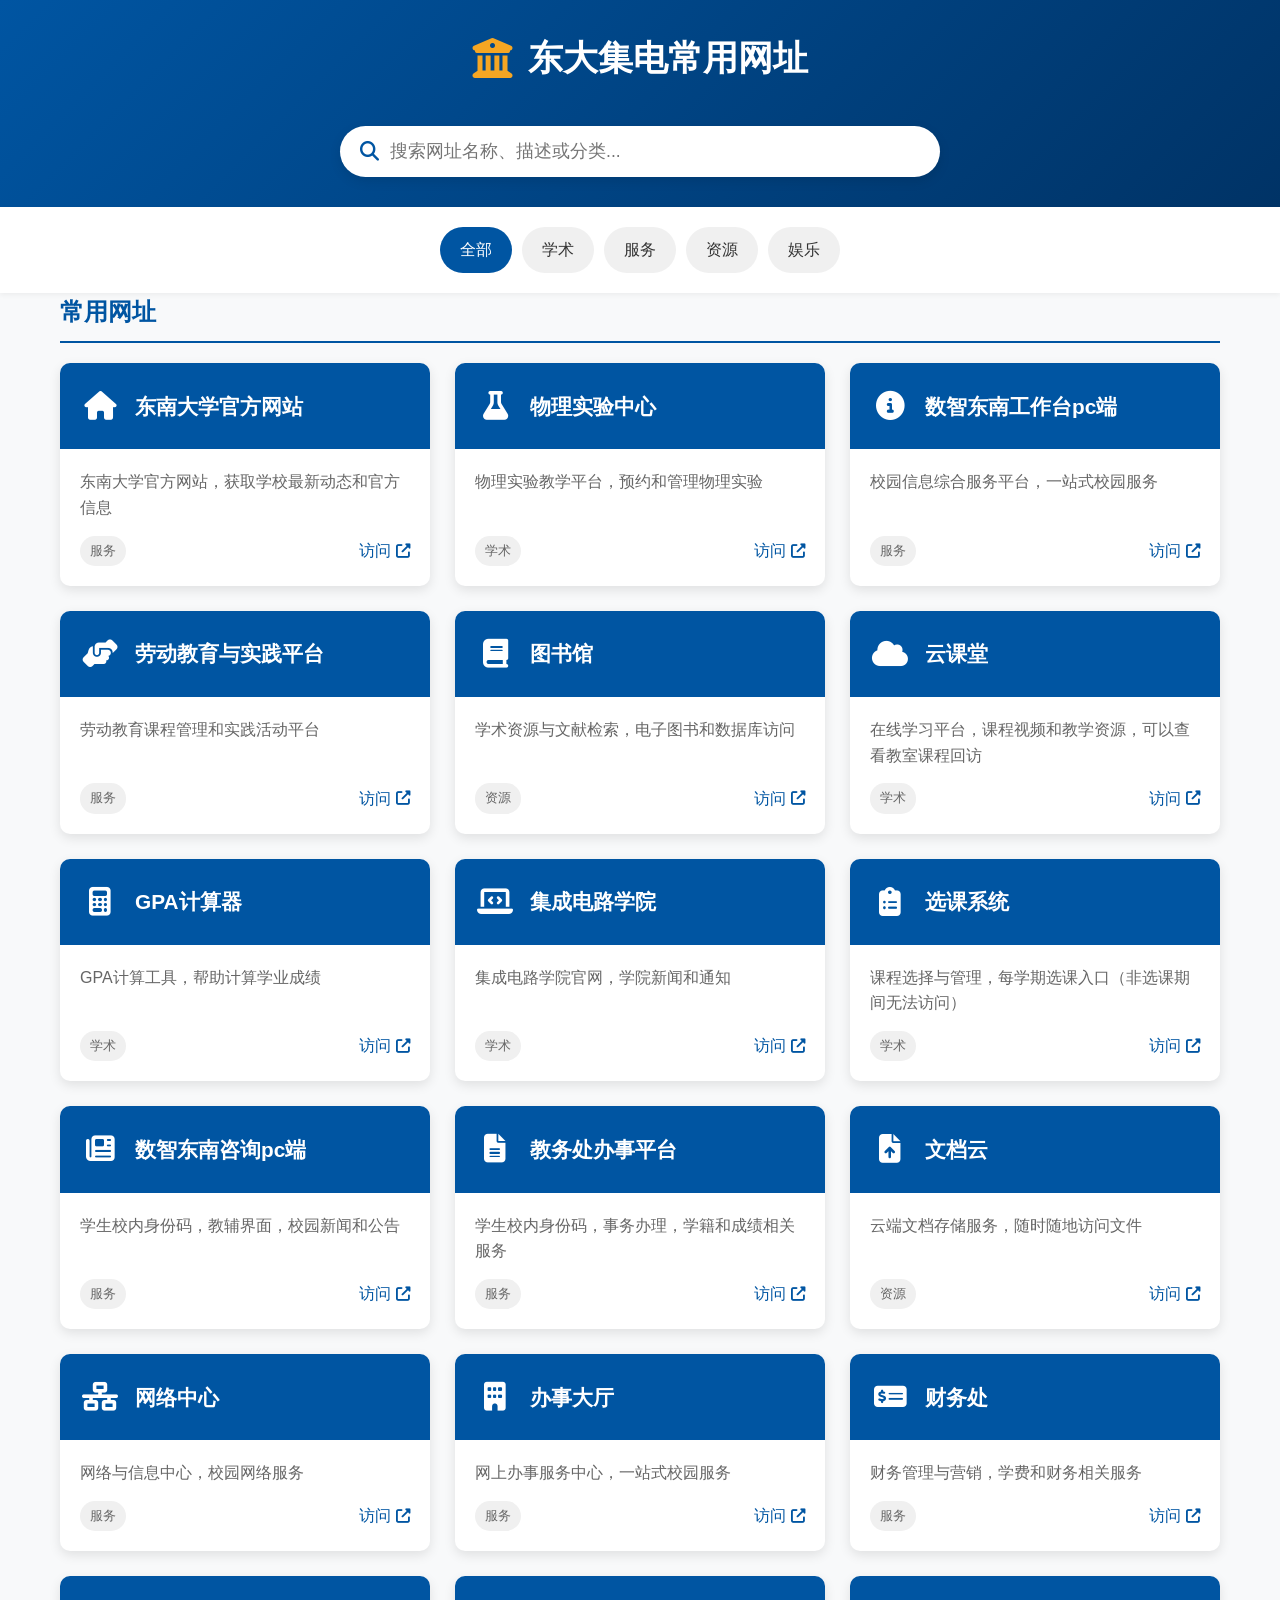
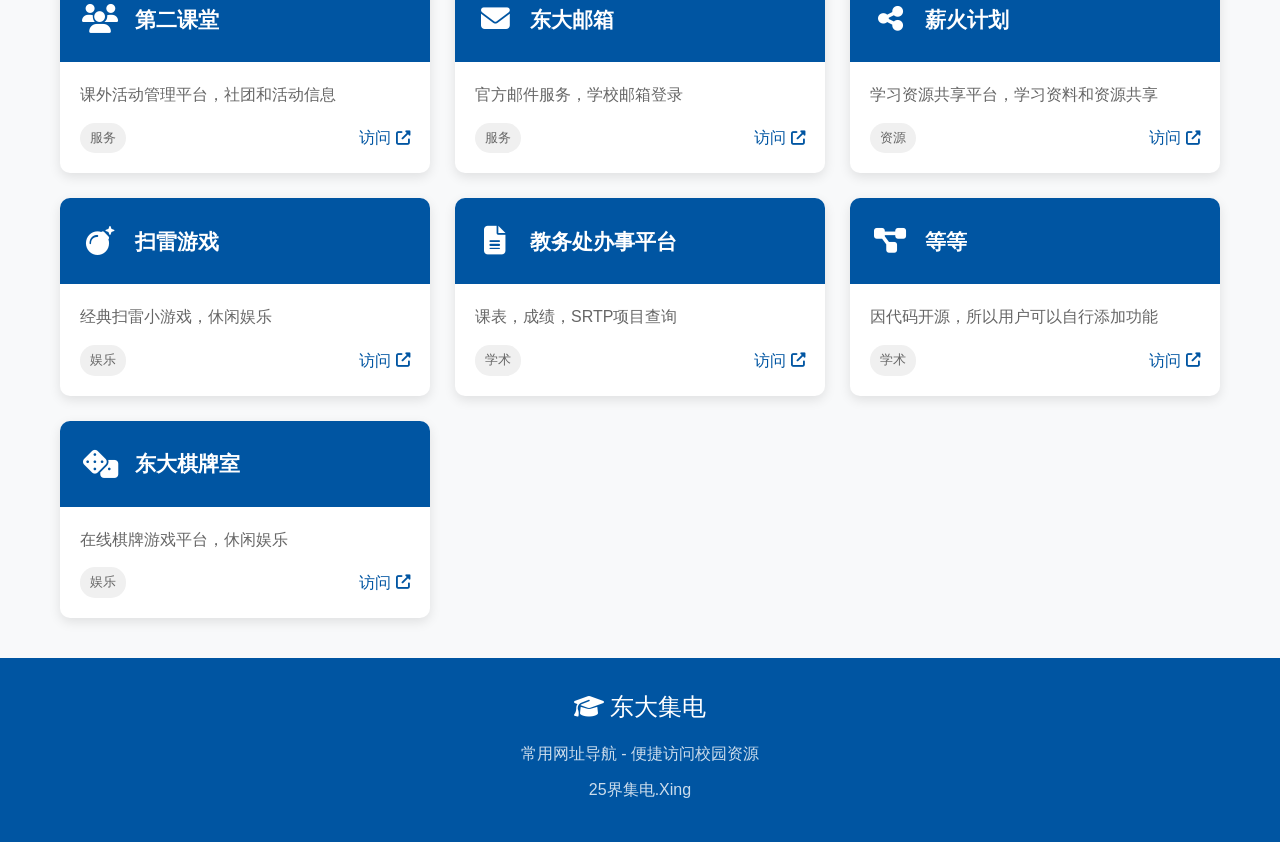
==== index.html @ a86b229e "Create index.html" ====
<!DOCTYPE html>
<html lang="zh-CN">
<head>
    <meta charset="UTF-8">
    <meta name="viewport" content="width=device-width, initial-scale=1.0">
    <title>东大集电常用网址导航</title>
    <link rel="stylesheet" href="https://cdnjs.cloudflare.com/ajax/libs/font-awesome/6.4.0/css/all.min.css">
    <style>
        * {
            margin: 0;
            padding: 0;
            box-sizing: border-box;
            font-family: 'Segoe UI', 'Microsoft YaHei', sans-serif;
        }
        
        :root {
            --primary-color: #0055a2;
            --secondary-color: #8b0000;
            --accent-color: #f5a623;
            --light-bg: #f8f9fa;
            --dark-text: #333333;
            --light-text: #ffffff;
            --card-shadow: 0 4px 12px rgba(0, 0, 0, 0.1);
            --hover-shadow: 0 8px 16px rgba(0, 0, 0, 0.15);
        }
        
        body {
            background-color: var(--light-bg);
            color: var(--dark-text);
            line-height: 1.6;
        }
        
        .container {
            max-width: 1200px;
            margin: 0 auto;
            padding: 0 20px;
        }
        
        /* 头部样式 */
        header {
            background: linear-gradient(135deg, var(--primary-color), #003366);
            color: var(--light-text);
            padding: 30px 0;
            box-shadow: 0 2px 10px rgba(0, 0, 0, 0.1);
        }
        
        .header-content {
            display: flex;
            flex-direction: column;
            align-items: center;
        }
        
        .logo {
            display: flex;
            align-items: center;
            margin-bottom: 15px;
        }
        
        .logo-icon {
            font-size: 2.5rem;
            margin-right: 15px;
            color: var(--accent-color);
        }
        
        h1 {
            font-size: 2.2rem;
            font-weight: 600;
            text-align: center;
        }
        
        .search-container {
            width: 100%;
            max-width: 600px;
            margin: 25px auto 0;
            position: relative;
        }
        
        .search-box {
            width: 100%;
            padding: 15px 20px;
            border-radius: 50px;
            border: none;
            font-size: 1.1rem;
            box-shadow: var(--card-shadow);
            outline: none;
            padding-left: 50px;
        }
        
        .search-icon {
            position: absolute;
            left: 20px;
            top: 50%;
            transform: translateY(-50%);
            color: var(--primary-color);
            font-size: 1.2rem;
        }
        
        /* 分类导航 */
        .categories {
            background-color: white;
            padding: 20px 0;
            box-shadow: 0 2px 5px rgba(0, 0, 0, 0.05);
            position: sticky;
            top: 0;
            z-index: 100;
        }
        
        .category-tabs {
            display: flex;
            justify-content: center;
            flex-wrap: wrap;
            gap: 10px;
        }
        
        .category-tab {
            padding: 10px 20px;
            border-radius: 30px;
            background-color: #f0f0f0;
            cursor: pointer;
            transition: all 0.3s ease;
            font-weight: 500;
        }
        
        .category-tab.active {
            background-color: var(--primary-color);
            color: white;
        }
        
        .category-tab:hover:not(.active) {
            background-color: #e0e0e0;
        }
        
        /* 主要内容区域 */
        main {
            padding: 40px 0;
        }
        
        .section-title {
            font-size: 1.5rem;
            margin-bottom: 20px;
            padding-bottom: 10px;
            border-bottom: 2px solid var(--primary-color);
            color: var(--primary-color);
        }
        
        .cards-grid {
            display: grid;
            grid-template-columns: repeat(auto-fill, minmax(300px, 1fr));
            gap: 25px;
            margin-bottom: 40px;
        }
        
        .card {
            background-color: white;
            border-radius: 10px;
            overflow: hidden;
            box-shadow: var(--card-shadow);
            transition: all 0.3s ease;
            cursor: pointer;
            display: flex;
            flex-direction: column;
            height: 100%;
        }
        
        .card:hover {
            transform: translateY(-5px);
            box-shadow: var(--hover-shadow);
        }
        
        .card-header {
            padding: 20px;
            background-color: var(--primary-color);
            color: white;
            display: flex;
            align-items: center;
        }
        
        .card-icon {
            font-size: 1.8rem;
            margin-right: 15px;
            width: 40px;
            text-align: center;
        }
        
        .card-title {
            font-size: 1.3rem;
            font-weight: 600;
        }
        
        .card-body {
            padding: 20px;
            flex-grow: 1;
            display: flex;
            flex-direction: column;
        }
        
        .card-description {
            margin-bottom: 15px;
            color: #666;
            flex-grow: 1;
        }
        
        .card-footer {
            display: flex;
            justify-content: space-between;
            align-items: center;
            margin-top: auto;
        }
        
        .card-category {
            background-color: #f0f0f0;
            padding: 5px 10px;
            border-radius: 15px;
            font-size: 0.8rem;
            color: #666;
        }
        
        .card-link {
            color: var(--primary-color);
            text-decoration: none;
            font-weight: 500;
            display: flex;
            align-items: center;
        }
        
        .card-link i {
            margin-left: 5px;
            font-size: 0.9rem;
        }
        
        /* 页脚样式 */
        footer {
            background-color: var(--primary-color);
            color: white;
            padding: 30px 0;
            text-align: center;
        }
        
        .footer-content {
            display: flex;
            flex-direction: column;
            align-items: center;
        }
        
        .footer-logo {
            font-size: 1.5rem;
            margin-bottom: 15px;
        }
        
        .footer-text {
            opacity: 0.8;
            margin-bottom: 10px;
        }
        
        /* 响应式设计 */
        @media (max-width: 768px) {
            h1 {
                font-size: 1.8rem;
            }
            
            .cards-grid {
                grid-template-columns: repeat(auto-fill, minmax(250px, 1fr));
                gap: 20px;
            }
            
            .category-tabs {
                justify-content: flex-start;
                overflow-x: auto;
                padding-bottom: 10px;
            }
        }
        
        @media (max-width: 480px) {
            .cards-grid {
                grid-template-columns: 1fr;
            }
            
            h1 {
                font-size: 1.5rem;
            }
        }
    </style>
</head>
<body>
    <!-- 头部区域 -->
    <header>
        <div class="container">
            <div class="header-content">
                <div class="logo">
                    <i class="fas fa-university logo-icon"></i>
                    <h1>东大集电常用网址</h1>
                </div>
                <div class="search-container">
                    <input type="text" class="search-box" placeholder="搜索网址名称、描述或分类...">
                    <i class="fas fa-search search-icon"></i>
                </div>
            </div>
        </div>
    </header>
    
    <!-- 分类导航 -->
    <section class="categories">
        <div class="container">
            <div class="category-tabs">
                <div class="category-tab active" data-category="all">全部</div>
                <div class="category-tab" data-category="academic">学术</div>
                <div class="category-tab" data-category="service">服务</div>
                <div class="category-tab" data-category="resource">资源</div>
                <div class="category-tab" data-category="entertainment">娱乐</div>
            </div>
        </div>
    </section>
    
    <!-- 主要内容区域 -->
    <main class="container">
        <section class="website-section">
            <h2 class="section-title">常用网址</h2>
            <div class="cards-grid" id="cards-container">
                <!-- 卡片将通过JavaScript动态生成 -->
            </div>
        </section>
    </main>
    
    <!-- 页脚 -->
    <footer>
        <div class="container">
            <div class="footer-content">
                <div class="footer-logo">
                    <i class="fas fa-graduation-cap"></i> 东大集电
                </div>
                <p class="footer-text">常用网址导航 - 便捷访问校园资源</p>
                <p class="footer-text">25界集电.Xing</p>
            </div>
        </div>
    </footer>
    
    <script>
        // 网址数据
        const websites = [
            {
                id: 1,
                title: "东南大学官方网站",
                description: "东南大学官方网站，获取学校最新动态和官方信息",
                url: "https://www.seu.edu.cn",
                category: "service",
                icon: "fas fa-home"
            },
            {
                id: 2,
                title: "物理实验中心",
                description: "物理实验教学平台，预约和管理物理实验",
                url: "https://phylab.seu.edu.cn/",
                category: "academic",
                icon: "fas fa-flask"
            },
            {
                id: 3,
                title: "数智东南工作台pc端",
                description: "校园信息综合服务平台，一站式校园服务",
                url: "https://i.seu.edu.cn/default/index.html#/",
                category: "service",
                icon: "fas fa-info-circle"
            },
            {
                id: 4,
                title: "劳动教育与实践平台",
                description: "劳动教育课程管理和实践活动平台",
                url: "https://labor.seu.edu.cn/",
                category: "service",
                icon: "fas fa-hands-helping"
            },
            {
                id: 5,
                title: "图书馆",
                description: "学术资源与文献检索，电子图书和数据库访问",
                url: "http://www.lib.seu.edu.cn/",
                category: "resource",
                icon: "fas fa-book"
            },
            {
                id: 6,
                title: "云课堂",
                description: "在线学习平台，课程视频和教学资源，可以查看教室课程回访",
                url: "https://cvs.seu.edu.cn/#/unify-portal",
                category: "academic",
                icon: "fas fa-cloud"
            },
            {
                id: 7,
                title: "GPA计算器",
                description: "GPA计算工具，帮助计算学业成绩",
                url: "https://seucseweb.github.io/GPA-Calculator/",
                category: "academic",
                icon: "fas fa-calculator"
            },
            {
                id: 8,
                title: "集成电路学院",
                description: "集成电路学院官网，学院新闻和通知",
                url: "https://ic.seu.edu.cn/",
                category: "academic",
                icon: "fas fa-laptop-code"
            },
            {
                id: 9,
                title: "选课系统",
                description: "课程选择与管理，每学期选课入口（非选课期间无法访问）",
                url: "https://newxk.urp.seu.edu.cn/xsxk/profile/index.html",
                category: "academic",
                icon: "fas fa-clipboard-list"
            },
            {
                id: 10,
                title: "数智东南咨询pc端",
                description: "学生校内身份码，教辅界面，校园新闻和公告",
                url: "https://todo.seu.edu.cn/h5/pages/multipleRoles/MultipleRoles",
                category: "service",
                icon: "fas fa-newspaper"
            },
            {
                id: 11,
                title: "教务处办事平台",
                description: "学生校内身份码，事务办理，学籍和成绩相关服务",
                url: "https://jwc.seu.edu.cn/",
                category: "service",
                icon: "fas fa-file-alt"
            },
            {
                id: 12,
                title: "文档云",
                description: "云端文档存储服务，随时随地访问文件",
                url: "https://pan.seu.edu.cn/#/",
                category: "resource",
                icon: "fas fa-file-upload"
            },
            {
                id: 13,
                title: "网络中心",
                description: "网络与信息中心，校园网络服务",
                url: "https://nic.seu.edu.cn/",
                category: "service",
                icon: "fas fa-network-wired"
            },
            {
                id: 15,
                title: "办事大厅",
                description: "网上办事服务中心，一站式校园服务",
                url: "https://ehall.seu.edu.cn/new/index.html",
                category: "service",
                icon: "fas fa-building"
            },
            {
                id: 16,
                title: "财务处",
                description: "财务管理与营销，学费和财务相关服务",
                url: "https://cwc.seu.edu.cn/main.psp",
                category: "service",
                icon: "fas fa-money-check-alt"
            },
            {
                id: 17,
                title: "第二课堂",
                description: "课外活动管理平台，社团和活动信息",
                url: "https://dekt.seu.edu.cn/zhtw/?t_s=1697987944225&ticket=ST-22417274-de9JlA1krr-ZPh8M-o1RMlN0yIU-ecs-e8cb-0001#/",
                category: "service",
                icon: "fas fa-users"
            },
            {
                id: 18,
                title: "东大邮箱",
                description: "官方邮件服务，学校邮箱登录",
                url: "https://mail.seu.edu.cn/",
                category: "service",
                icon: "fas fa-envelope"
            },
            {
                id: 19,
                title: "薪火计划",
                description: "学习资源共享平台，学习资料和资源共享",
                url: "https://tommy.seu.edu.cn/filebrowser/login?redirect=%2Ffiles%2F",
                category: "resource",
                icon: "fas fa-share-alt"
            },
            {
                id: 20,
                title: "扫雷游戏",
                description: "经典扫雷小游戏，休闲娱乐",
                url: "https://seucseweb.github.io/Minesweeper/",
                category: "entertainment",
                icon: "fas fa-bomb"
            },
            // 新增的两个学术组件
            {
                id: 21,
                title: "教务处办事平台",
                description: "课表，成绩，SRTP项目查询",
                url: "https://jwc.seu.edu.cn/xspt/list.htm",
                category: "academic",
                icon: "fas fa-file-alt"
            },
            {
                id: 22,
                title: "等等",
                description: "因代码开源，所以用户可以自行添加功能",
                url: "",
                category: "academic",
                icon: "fas fa-project-diagram"
            },
            // 新增的一个娱乐组件
            {
                id: 23,
                title: "东大棋牌室",
                description: "在线棋牌游戏平台，休闲娱乐",
                url: "https://example.com/card-games",
                category: "entertainment",
                icon: "fas fa-dice"
            }
        ];
        
        // 分类映射
        const categoryMap = {
            "academic": "学术",
            "service": "服务",
            "resource": "资源",
            "entertainment": "娱乐"
        };
        
        // 初始化页面
        document.addEventListener('DOMContentLoaded', function() {
            const cardsContainer = document.getElementById('cards-container');
            const categoryTabs = document.querySelectorAll('.category-tab');
            const searchBox = document.querySelector('.search-box');
            
            // 渲染卡片
            function renderCards(filteredWebsites = websites) {
                cardsContainer.innerHTML = '';
                
                filteredWebsites.forEach(website => {
                    const card = document.createElement('div');
                    card.className = 'card';
                    card.innerHTML = `
                        <div class="card-header">
                            <div class="card-icon">
                                <i class="${website.icon}"></i>
                            </div>
                            <div class="card-title">${website.title}</div>
                        </div>
                        <div class="card-body">
                            <p class="card-description">${website.description}</p>
                            <div class="card-footer">
                                <span class="card-category">${categoryMap[website.category]}</span>
                                <a href="${website.url}" class="card-link" target="_blank">
                                    访问 <i class="fas fa-external-link-alt"></i>
                                </a>
                            </div>
                        </div>
                    `;
                    cardsContainer.appendChild(card);
                });
            }
            
            // 初始渲染
            renderCards();
            
            // 分类筛选功能
            categoryTabs.forEach(tab => {
                tab.addEventListener('click', function() {
                    // 更新活动标签
                    categoryTabs.forEach(t => t.classList.remove('active'));
                    this.classList.add('active');
                    
                    const category = this.getAttribute('data-category');
                    
                    if (category === 'all') {
                        renderCards();
                    } else {
                        const filtered = websites.filter(website => website.category === category);
                        renderCards(filtered);
                    }
                });
            });
            
            // 搜索功能
            searchBox.addEventListener('input', function() {
                const searchTerm = this.value.toLowerCase().trim();
                
                if (searchTerm === '') {
                    renderCards();
                    return;
                }
                
                const filtered = websites.filter(website => {
                    return website.title.toLowerCase().includes(searchTerm) ||
                           website.description.toLowerCase().includes(searchTerm) ||
                           categoryMap[website.category].includes(searchTerm);
                });
                
                renderCards(filtered);
            });
        });
    </script>
</body>
</html>
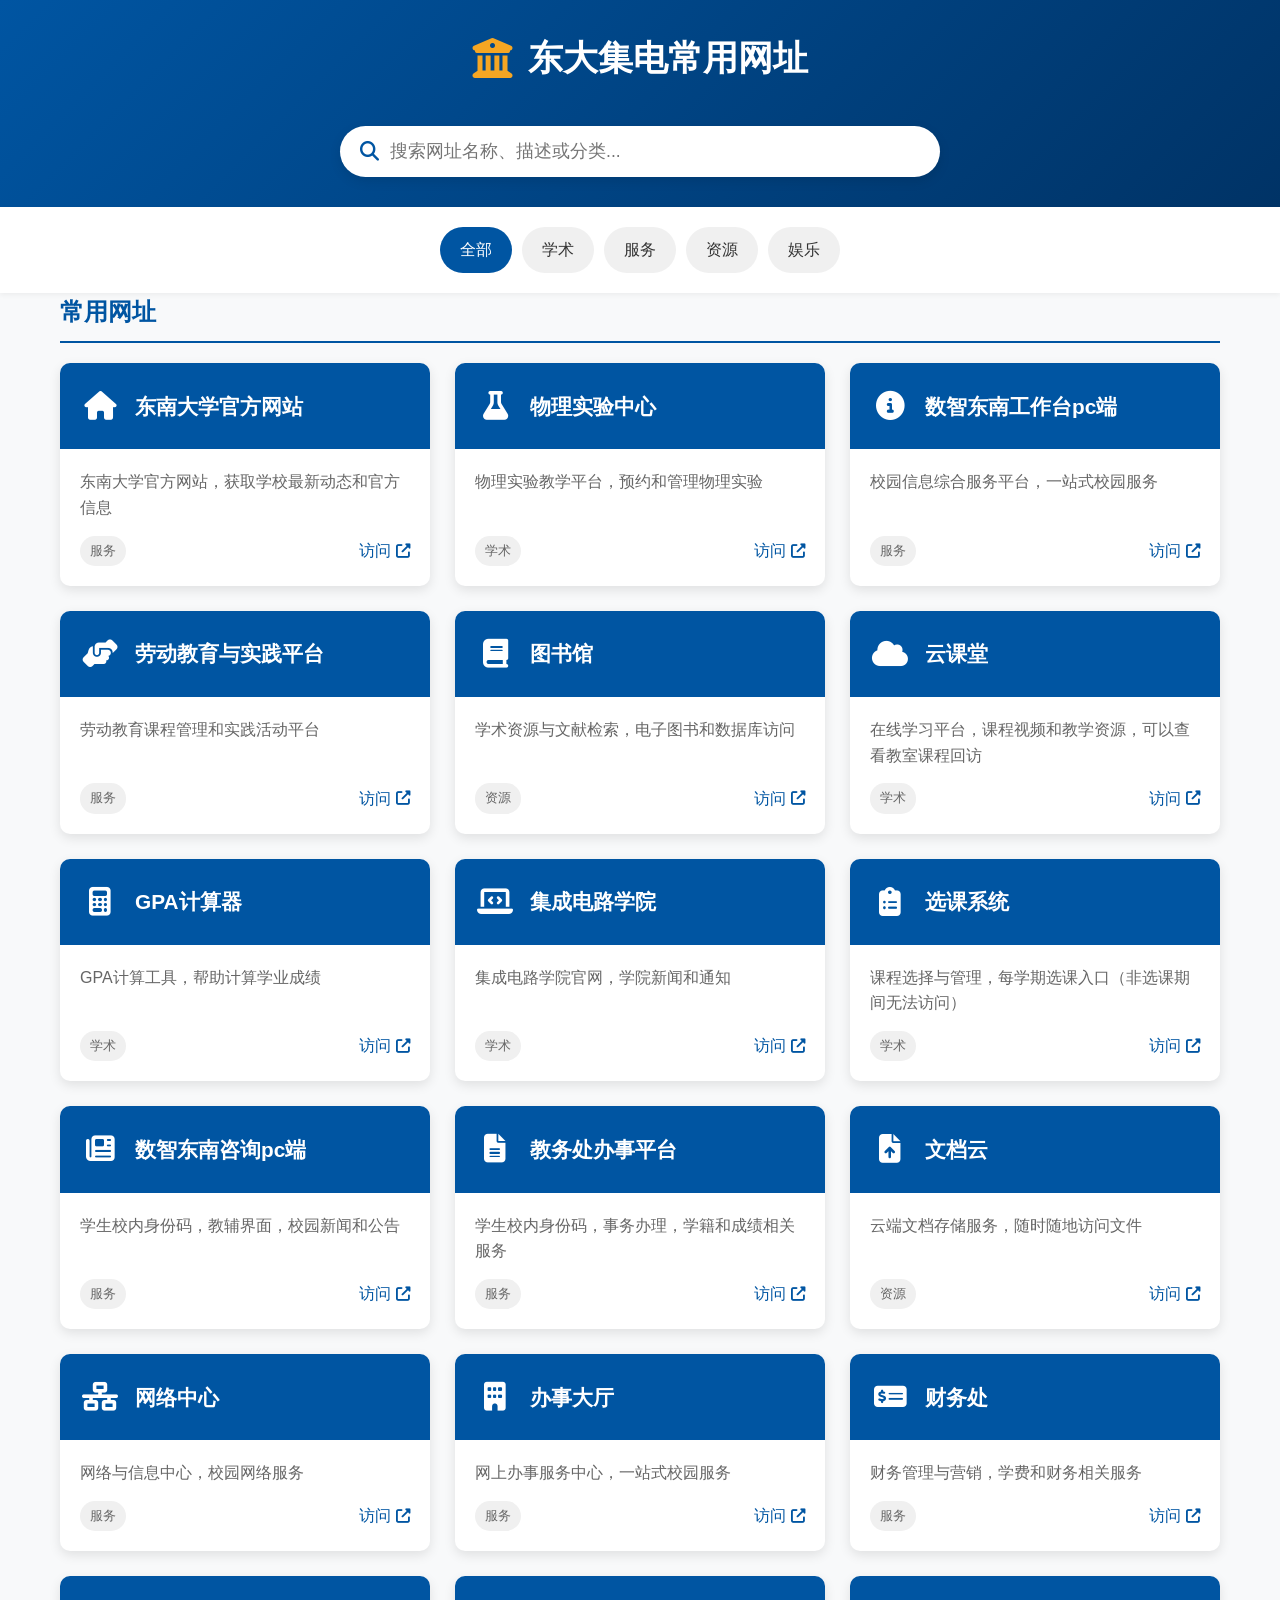
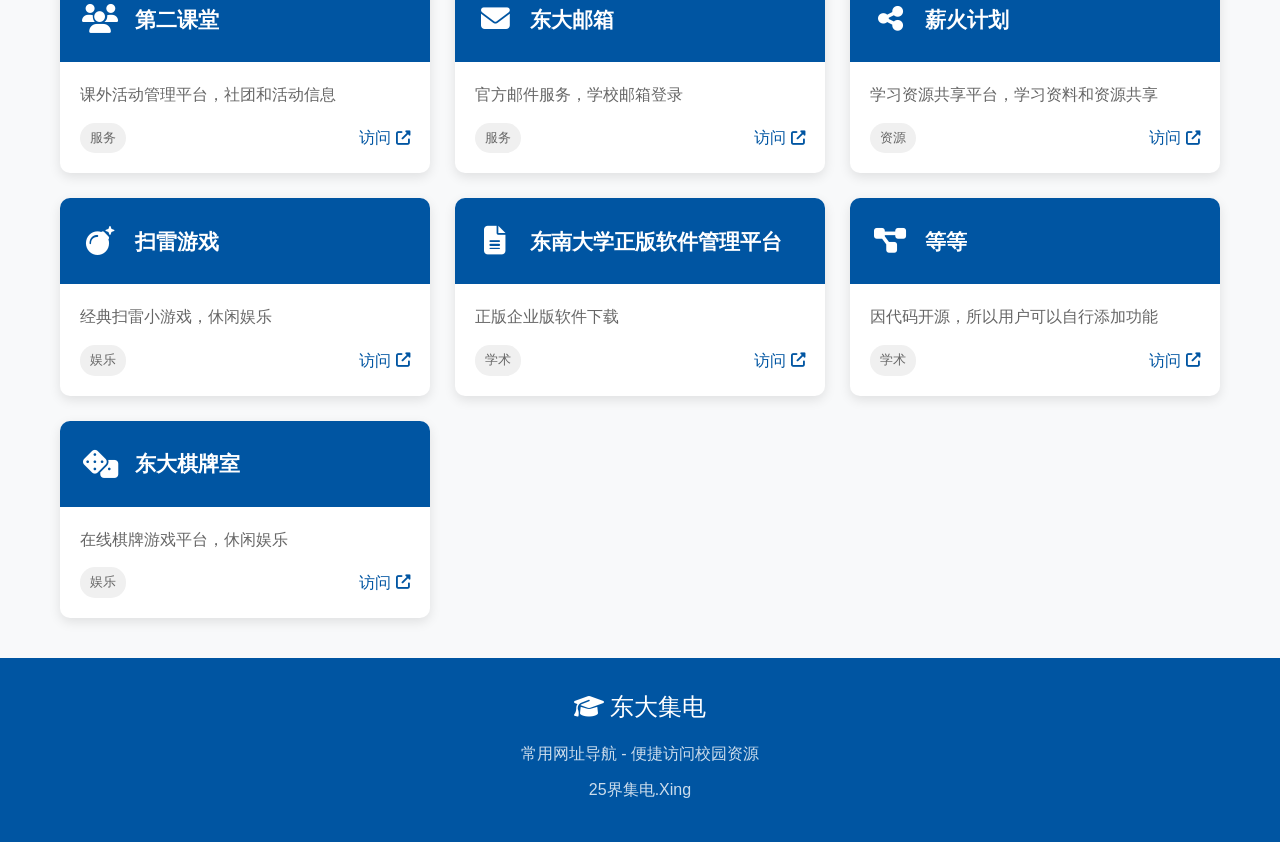
==== commit 541f602e: "Update index.html" ====
--- a/index.html
+++ b/index.html
@@ -492,9 +492,9 @@
             // 新增的两个学术组件
             {
                 id: 21,
-                title: "教务处办事平台",
-                description: "课表，成绩，SRTP项目查询",
-                url: "https://jwc.seu.edu.cn/xspt/list.htm",
+                title: "东南大学正版软件管理平台",
+                description: "正版企业版软件下载",
+                url: "https://software.seu.edu.cn/soft?categoryid=9",
                 category: "academic",
                 icon: "fas fa-file-alt"
             },
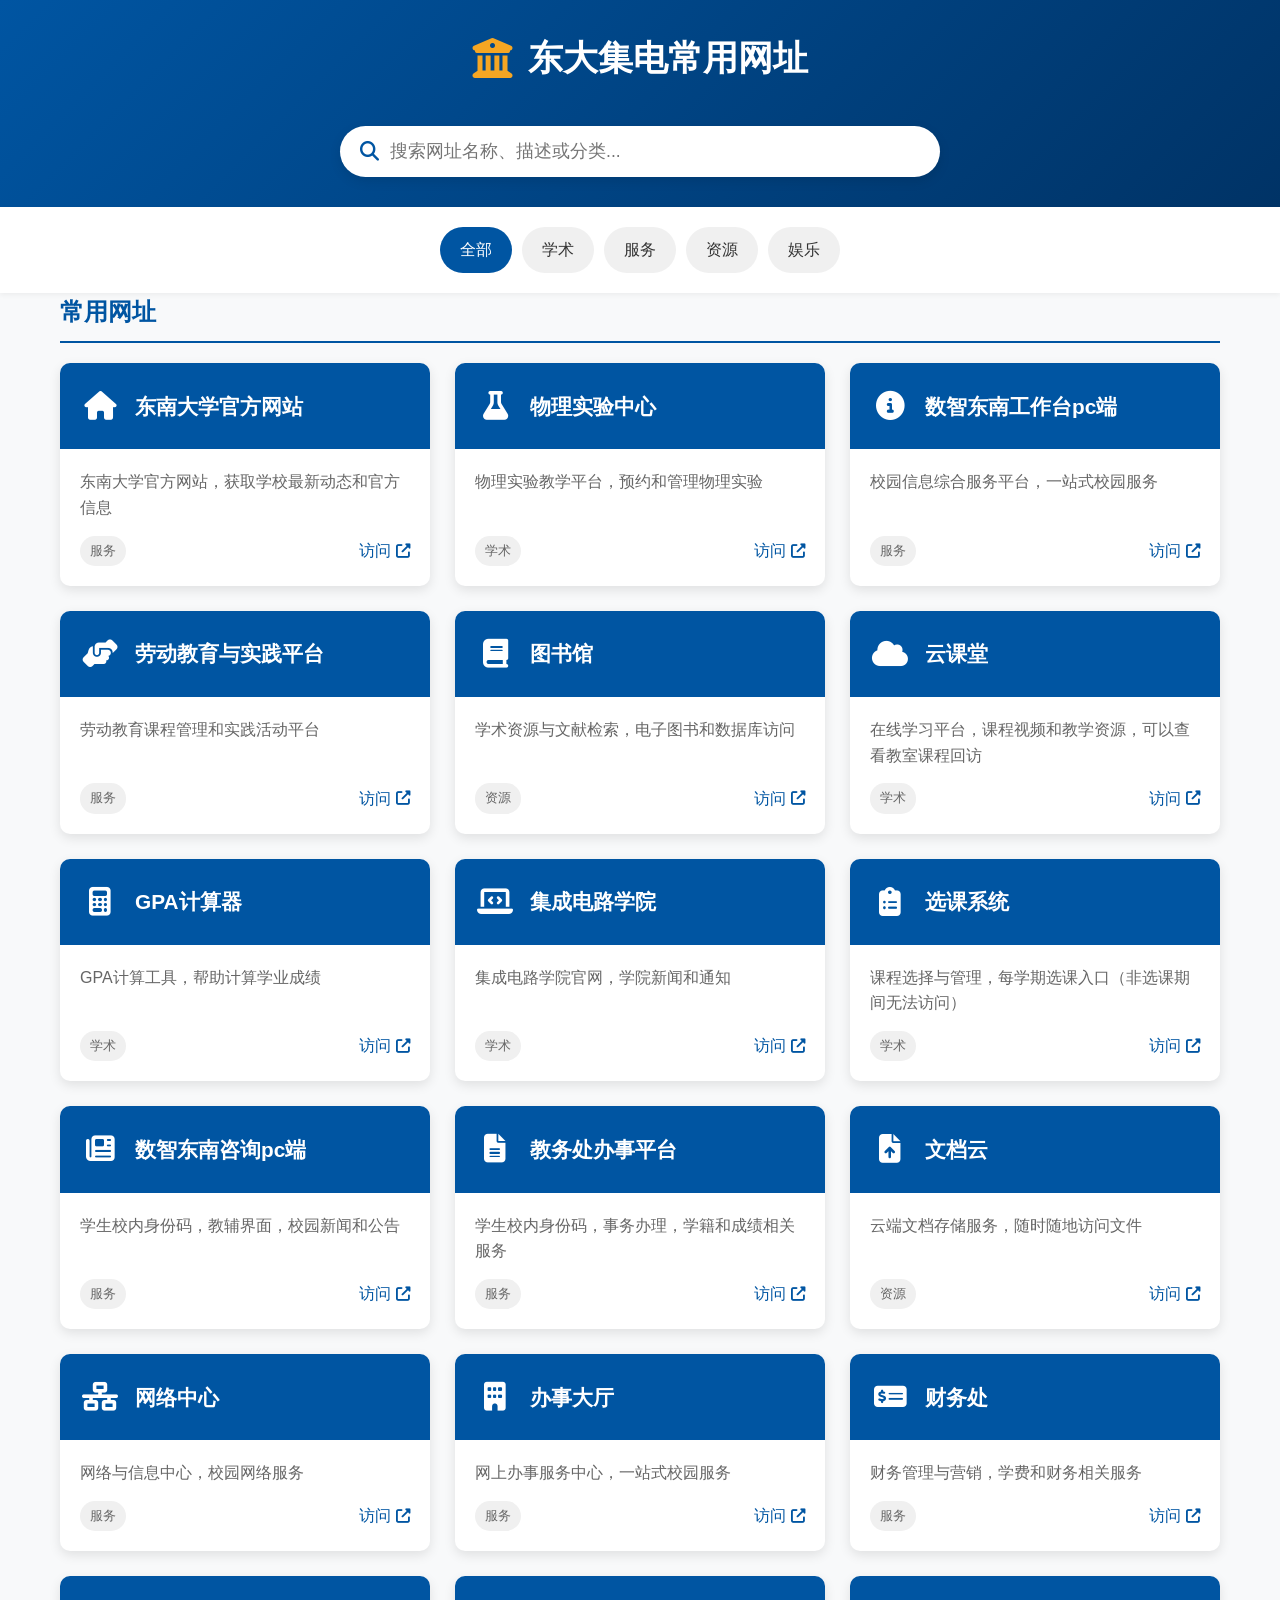
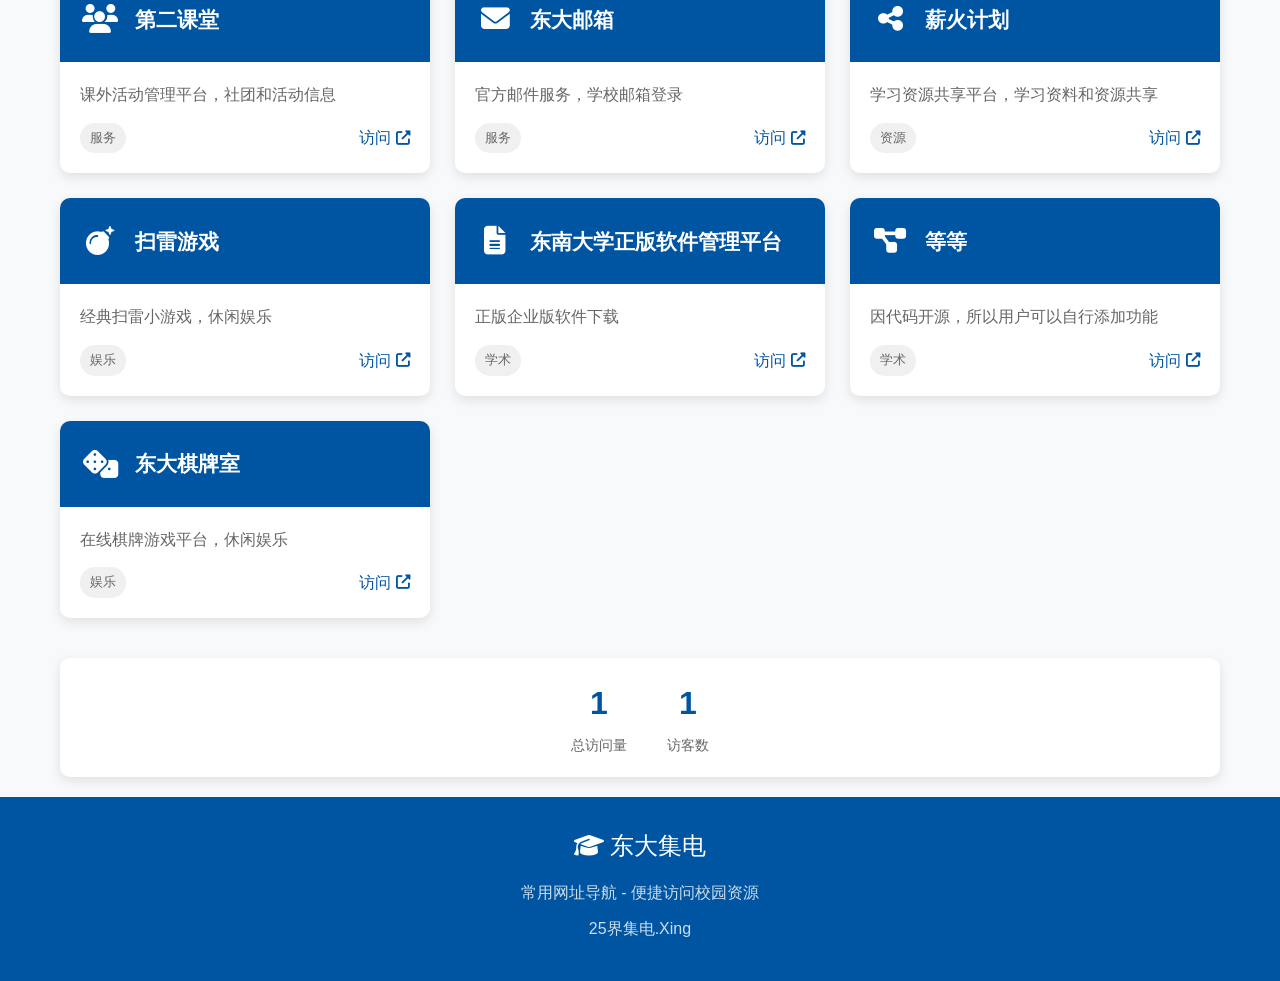
==== commit a9316446: "Update index.html" ====
--- a/index.html
+++ b/index.html
@@ -228,6 +228,41 @@
             font-size: 0.9rem;
         }
         
+        /* 访问统计样式 */
+        .visit-stats {
+            background-color: white;
+            padding: 20px;
+            margin: 20px 0;
+            border-radius: 10px;
+            box-shadow: var(--card-shadow);
+            text-align: center;
+        }
+        
+        .stats-container {
+            display: flex;
+            justify-content: center;
+            gap: 40px;
+            flex-wrap: wrap;
+        }
+        
+        .stat-item {
+            display: flex;
+            flex-direction: column;
+            align-items: center;
+        }
+        
+        .stat-value {
+            font-size: 2rem;
+            font-weight: bold;
+            color: var(--primary-color);
+        }
+        
+        .stat-label {
+            font-size: 0.9rem;
+            color: #666;
+            margin-top: 5px;
+        }
+        
         /* 页脚样式 */
         footer {
             background-color: var(--primary-color);
@@ -267,6 +302,14 @@
                 justify-content: flex-start;
                 overflow-x: auto;
                 padding-bottom: 10px;
+            }
+            
+            .stats-container {
+                gap: 20px;
+            }
+            
+            .stat-value {
+                font-size: 1.5rem;
             }
         }
         
@@ -319,6 +362,20 @@
                 <!-- 卡片将通过JavaScript动态生成 -->
             </div>
         </section>
+        
+        <!-- 访问统计 -->
+        <section class="visit-stats">
+            <div class="stats-container">
+                <div class="stat-item">
+                    <div class="stat-value" id="total-visits">0</div>
+                    <div class="stat-label">总访问量</div>
+                </div>
+                <div class="stat-item">
+                    <div class="stat-value" id="unique-visitors">0</div>
+                    <div class="stat-label">访客数</div>
+                </div>
+            </div>
+        </section>
     </main>
     
     <!-- 页脚 -->
@@ -335,6 +392,39 @@
     </footer>
     
     <script>
+        // 访问统计功能
+        function updateVisitStats() {
+            // 从localStorage获取统计数据
+            let stats = JSON.parse(localStorage.getItem('visitStats')) || {
+                totalVisits: 0,
+                uniqueVisitors: 0,
+                visitorIds: []
+            };
+            
+            // 生成或获取访客ID
+            let visitorId = localStorage.getItem('visitorId');
+            if (!visitorId) {
+                visitorId = 'visitor_' + Date.now() + '_' + Math.random().toString(36).substr(2, 9);
+                localStorage.setItem('visitorId', visitorId);
+                
+                // 如果是新访客，增加访客数
+                if (!stats.visitorIds.includes(visitorId)) {
+                    stats.visitorIds.push(visitorId);
+                    stats.uniqueVisitors = stats.visitorIds.length;
+                }
+            }
+            
+            // 增加总访问量
+            stats.totalVisits++;
+            
+            // 保存更新后的统计数据
+            localStorage.setItem('visitStats', JSON.stringify(stats));
+            
+            // 更新页面显示
+            document.getElementById('total-visits').textContent = stats.totalVisits.toLocaleString();
+            document.getElementById('unique-visitors').textContent = stats.uniqueVisitors.toLocaleString();
+        }
+        
         // 网址数据
         const websites = [
             {
@@ -530,6 +620,9 @@
             const cardsContainer = document.getElementById('cards-container');
             const categoryTabs = document.querySelectorAll('.category-tab');
             const searchBox = document.querySelector('.search-box');
+            
+            // 更新访问统计
+            updateVisitStats();
             
             // 渲染卡片
             function renderCards(filteredWebsites = websites) {
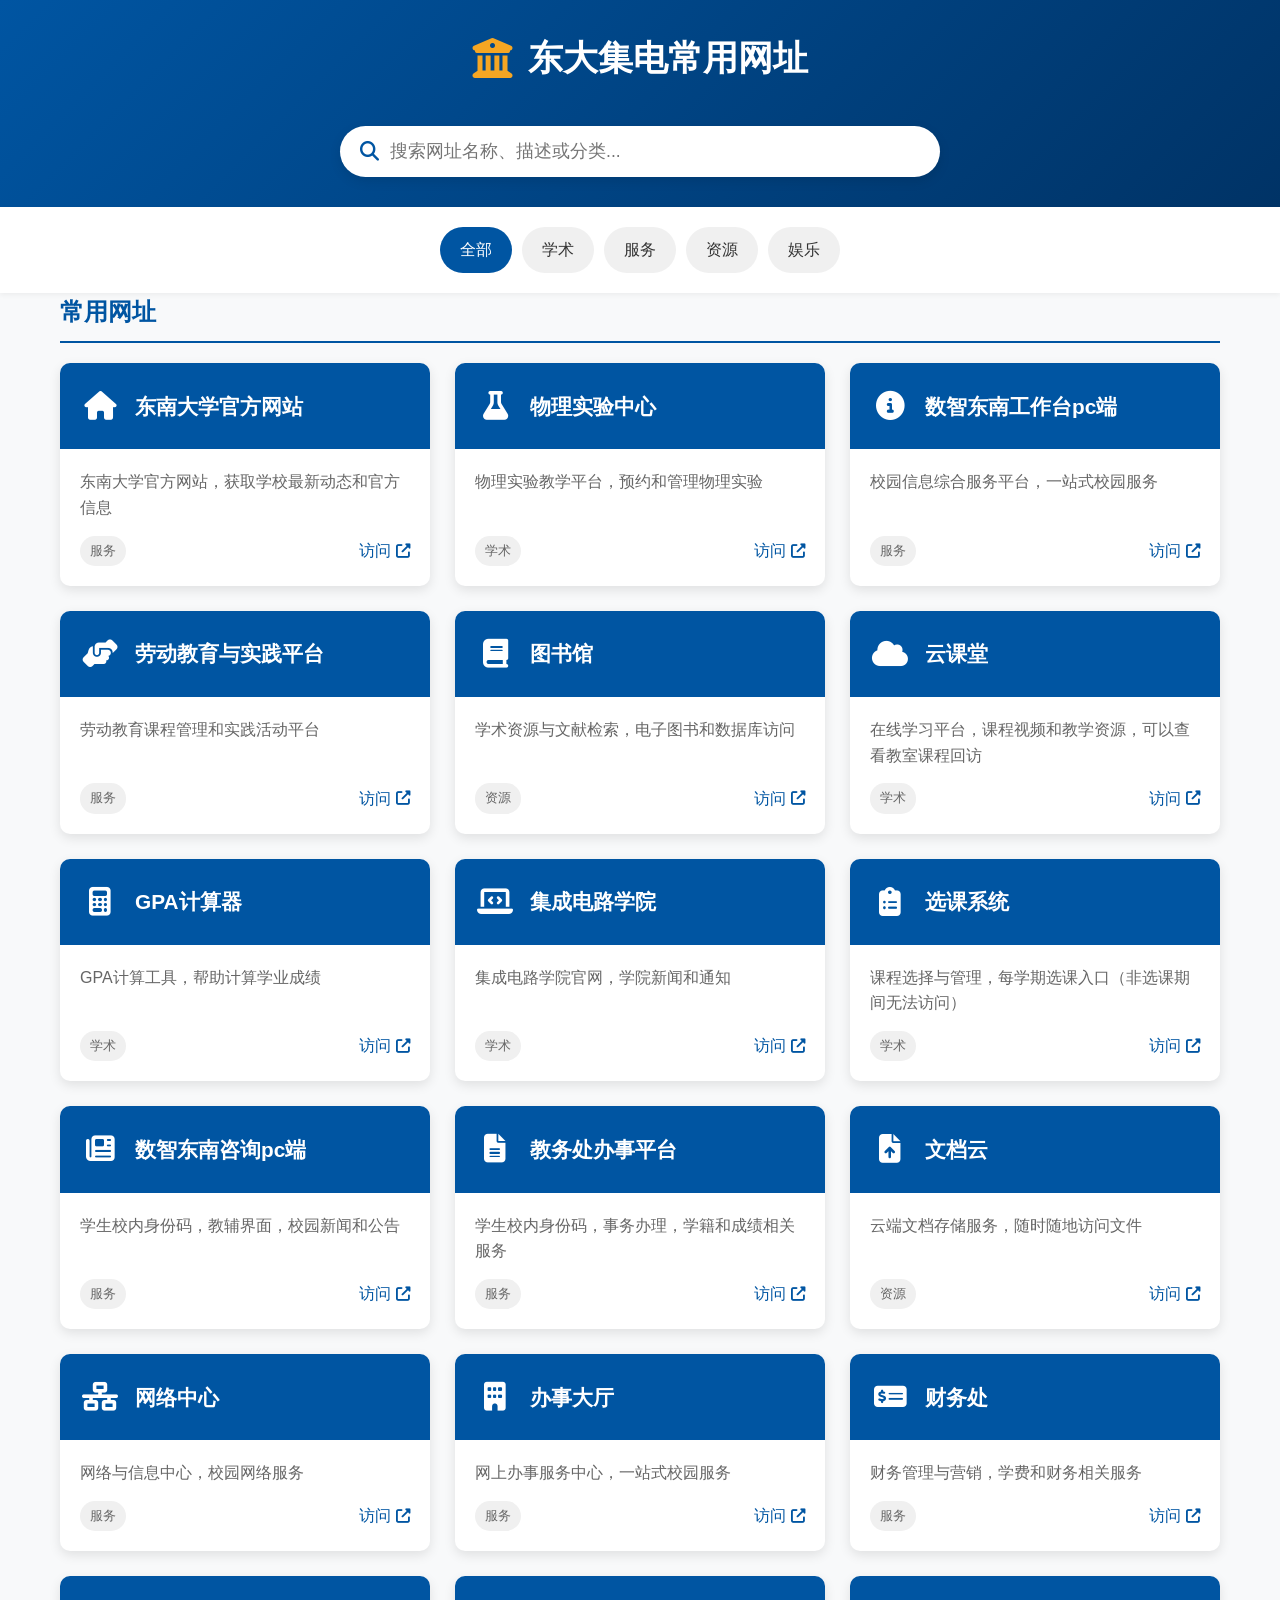
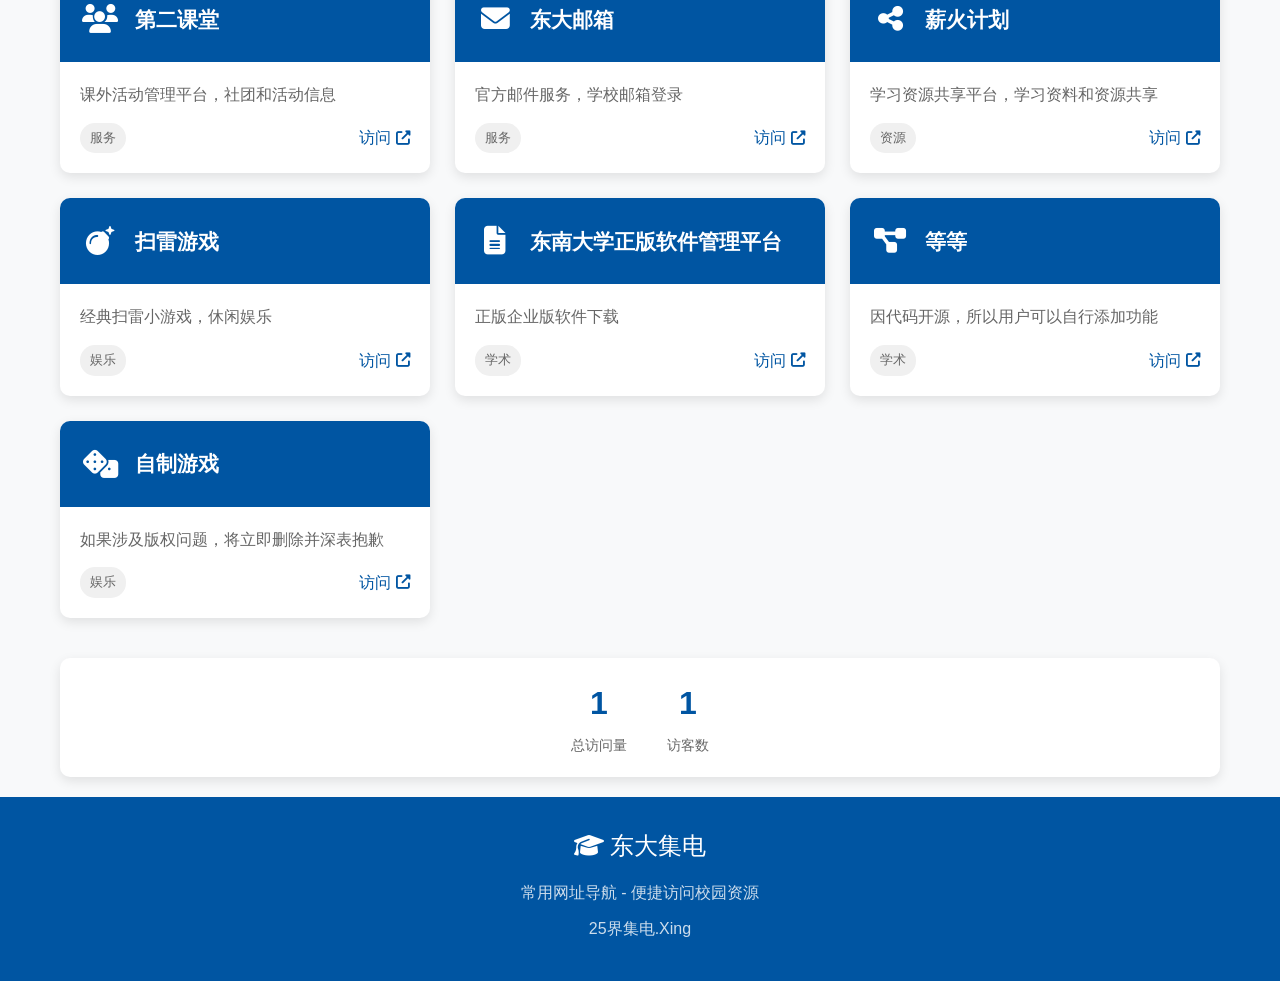
==== commit 86224a2b: "Update index.html" ====
--- a/index.html
+++ b/index.html
@@ -599,9 +599,9 @@
             // 新增的一个娱乐组件
             {
                 id: 23,
-                title: "东大棋牌室",
-                description: "在线棋牌游戏平台，休闲娱乐",
-                url: "https://example.com/card-games",
+                title: "自制游戏",
+                description: "如果涉及版权问题，将立即删除并深表抱歉",
+                url: "https://xingkaiyi.itch.io/nezha20-escapemowan",
                 category: "entertainment",
                 icon: "fas fa-dice"
             }
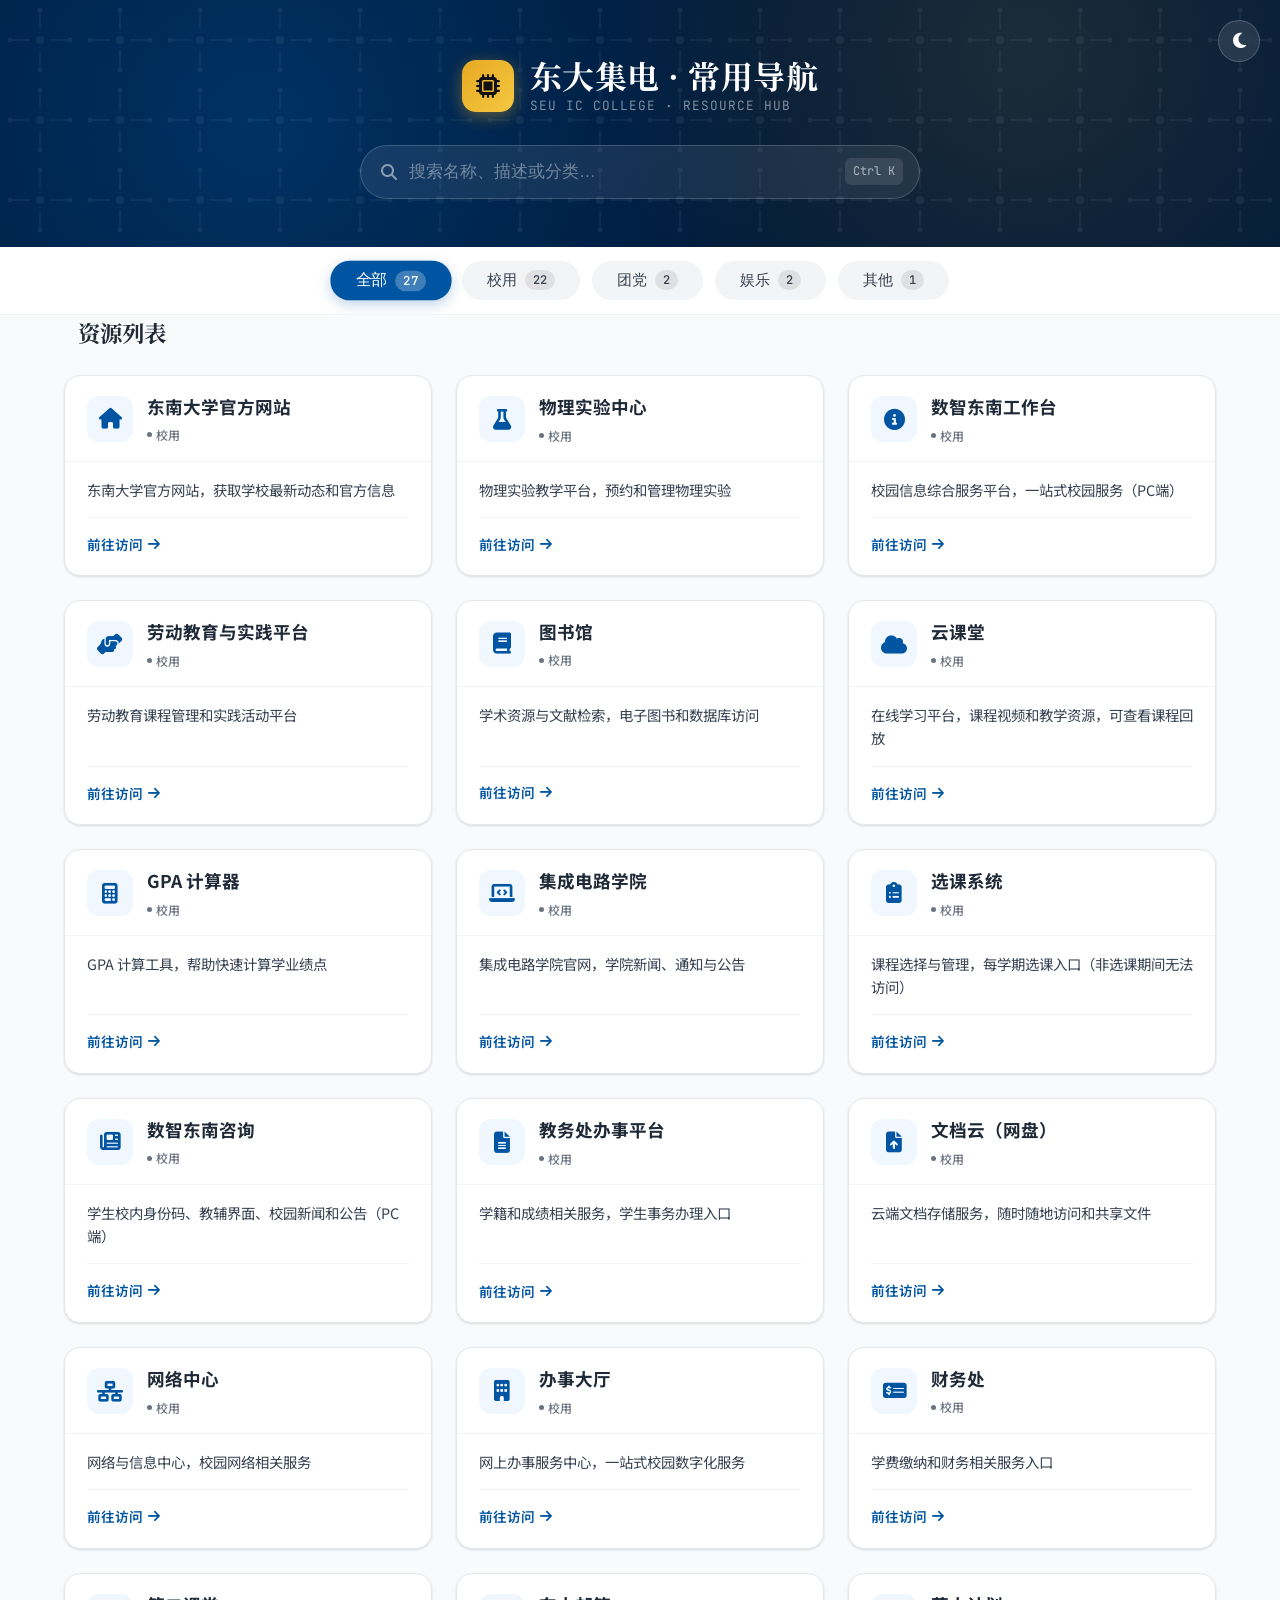
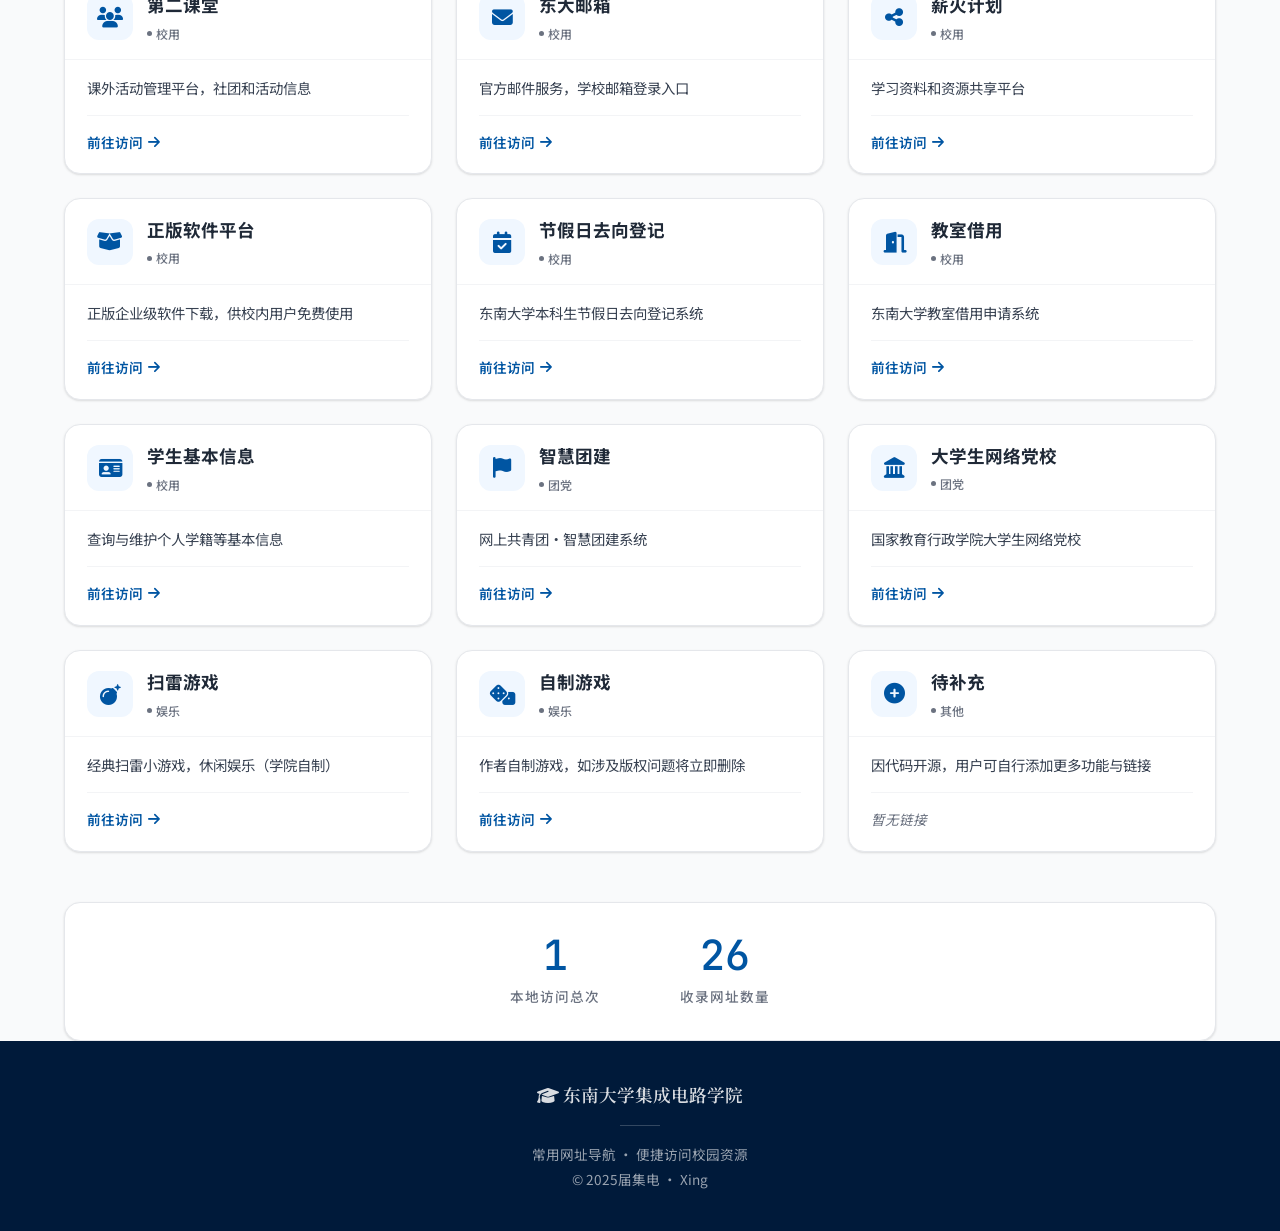
==== commit 166baba3: "Update index.html" ====
--- a/index.html
+++ b/index.html
@@ -2,695 +2,820 @@
 <html lang="zh-CN">
 <head>
     <meta charset="UTF-8">
-    <meta name="viewport" content="width=device-width, initial-scale=1.0">
-    <title>东大集电常用网址导航</title>
+    <meta name="viewport" content="width=device-width, initial-scale=1.0, maximum-scale=1.0, user-scalable=no">
+    <meta name="description" content="东南大学集成电路学院常用网址导航">
+    <meta name="theme-color" content="#001a3a">
+    <title>东大集电 · 常用导航</title>
+    <link rel="preconnect" href="https://fonts.googleapis.com">
+    <link rel="preconnect" href="https://fonts.gstatic.com" crossorigin>
+    <link href="https://fonts.googleapis.com/css2?family=Noto+Sans+SC:wght@300;400;500;700&family=Noto+Serif+SC:wght@600;700&family=JetBrains+Mono:wght@400;500&display=swap" rel="stylesheet">
     <link rel="stylesheet" href="https://cdnjs.cloudflare.com/ajax/libs/font-awesome/6.4.0/css/all.min.css">
+    
+    <script>
+        (function() {
+            const savedTheme = localStorage.getItem('seuNavTheme');
+            const prefersDark = window.matchMedia('(prefers-color-scheme: dark)').matches;
+            if (savedTheme === 'dark' || (!savedTheme && prefersDark)) {
+                document.documentElement.setAttribute('data-theme', 'dark');
+            }
+        })();
+    </script>
+
     <style>
-        * {
-            margin: 0;
-            padding: 0;
+        /* ===== Reset & 严格变量管理 ===== */
+        *, *::before, *::after {
+            margin: 0; padding: 0;
             box-sizing: border-box;
-            font-family: 'Segoe UI', 'Microsoft YaHei', sans-serif;
-        }
-        
+        }
+
         :root {
-            --primary-color: #0055a2;
-            --secondary-color: #8b0000;
-            --accent-color: #f5a623;
-            --light-bg: #f8f9fa;
-            --dark-text: #333333;
-            --light-text: #ffffff;
-            --card-shadow: 0 4px 12px rgba(0, 0, 0, 0.1);
-            --hover-shadow: 0 8px 16px rgba(0, 0, 0, 0.15);
-        }
-        
+            /* 主题色阶 (Light Mode Default) */
+            --blue-900: #001a3a;
+            --blue-800: #002856;
+            --blue-700: #003d7a;
+            --blue-600: #0055a2;
+            --blue-500: #1a6fbf;
+            --blue-100: #dceeff;
+            --blue-50:  #f0f7ff;
+
+            --gold:    #e8a922;
+            --gold-lt: #ffd166;
+            --red-alert: #d32f2f;
+
+            /* 背景与文本中性色 (Light) */
+            --bg-body: #f9fafb;
+            --bg-card: #ffffff;
+            --bg-nav: rgba(255,255,255,0.9);
+            --bg-tab: #f3f4f6;
+            --border-card: #e5e7eb;
+            --border-divider: #f3f4f6;
+            
+            --text-main: #111827;
+            --text-heading: #1f2937;
+            --text-desc: #374151;
+            --text-muted: #6b7280;
+
+            /* 阴影规范 */
+            --shadow-sm: 0 1px 3px rgba(0,0,0,.08), 0 1px 2px rgba(0,0,0,.06);
+            --shadow-md: 0 4px 16px rgba(0,0,0,.10);
+            --shadow-lg: 0 12px 32px rgba(0,0,0,.14);
+            /* 悬浮微光阴影 */
+            --shadow-glow: 0 12px 32px rgba(0, 85, 162, 0.15); 
+
+            /* 统一圆角与动画 */
+            --radius-md: 12px;
+            --radius-lg: 16px;
+            --radius-pill: 50px;
+            --speed: .3s;
+            --ease: cubic-bezier(.4,0,.2,1);
+        }
+
+        /* ===== Dark Mode 重写 ===== */
+        [data-theme="dark"] {
+            --blue-600: #3d8fd6; /* 暗模式下调亮主色以增加对比度 */
+            --blue-50:  #1e3a5f;
+            
+            --bg-body: #0f172a;
+            --bg-card: #1e293b;
+            --bg-nav: rgba(15, 23, 42, 0.9);
+            --bg-tab: #334155;
+            --border-card: #334155;
+            --border-divider: #334155;
+            
+            --text-main: #f8fafc;
+            --text-heading: #f1f5f9;
+            --text-desc: #cbd5e1;
+            --text-muted: #94a3b8;
+
+            --shadow-sm: 0 4px 6px -1px rgba(0, 0, 0, 0.5);
+            --shadow-lg: 0 10px 25px -3px rgba(0, 0, 0, 0.8);
+            --shadow-glow: 0 12px 32px rgba(61, 143, 214, 0.2); /* 暗黑模式悬浮微光 */
+        }
+
+        html { scroll-behavior: smooth; }
+
         body {
-            background-color: var(--light-bg);
-            color: var(--dark-text);
+            font-family: 'Noto Sans SC', -apple-system, sans-serif;
+            background: var(--bg-body);
+            color: var(--text-main);
             line-height: 1.6;
-        }
-        
-        .container {
-            max-width: 1200px;
-            margin: 0 auto;
-            padding: 0 20px;
-        }
-        
-        /* 头部样式 */
+            -webkit-font-smoothing: antialiased;
+            overflow-x: hidden;
+            transition: background var(--speed) var(--ease), color var(--speed) var(--ease);
+        }
+
+        .container { max-width: 1200px; margin: 0 auto; padding: 0 24px; }
+
+        /* ===== 优化的定制滚动条 ===== */
+        ::-webkit-scrollbar { width: 8px; height: 8px; }
+        ::-webkit-scrollbar-track { background: transparent; }
+        ::-webkit-scrollbar-thumb { background: var(--gray-400); border-radius: 4px; }
+        ::-webkit-scrollbar-thumb:hover { background: var(--gray-700); }
+        [data-theme="dark"] ::-webkit-scrollbar-thumb { background: var(--gray-700); }
+        [data-theme="dark"] ::-webkit-scrollbar-thumb:hover { background: var(--gray-400); }
+
+        /* 全局焦点无障碍轮廓 (A11y) */
+        :focus:not(:focus-visible) { outline: none; }
+        :focus-visible {
+            outline: 2px solid var(--gold);
+            outline-offset: 2px;
+            border-radius: 4px;
+        }
+
+        /* ===== 顶部阅读进度条 ===== */
+        #progress-bar {
+            position: fixed; top: 0; left: 0; height: 3px;
+            background: linear-gradient(90deg, var(--gold), var(--blue-600));
+            width: 0%; z-index: 9999;
+            will-change: width;
+            box-shadow: 0 0 8px var(--gold-lt);
+        }
+
+        /* ===== 高级科技感 Header ===== */
         header {
-            background: linear-gradient(135deg, var(--primary-color), #003366);
-            color: var(--light-text);
-            padding: 30px 0;
-            box-shadow: 0 2px 10px rgba(0, 0, 0, 0.1);
-        }
-        
+            background: var(--blue-900);
+            color: #ffffff;
+            padding: 56px 0 48px;
+            position: relative;
+            overflow: hidden;
+        }
+
+        header::before {
+            content: ''; position: absolute; inset: 0;
+            background-image: 
+                radial-gradient(circle at 20% 50%, rgba(0,85,162,.4) 0%, transparent 50%),
+                radial-gradient(circle at 80% 20%, rgba(232,169,34,.12) 0%, transparent 40%);
+            pointer-events: none;
+        }
+
+        .circuit-bg {
+            position: absolute; inset: 0; opacity: .06;
+            background-image: url("data:image/svg+xml,%3Csvg xmlns='http://www.w3.org/2000/svg' width='80' height='80'%3E%3Cpath d='M10 40h20M50 40h20M40 10v20M40 50v20' stroke='%23ffffff' stroke-width='1.5' fill='none'/%3E%3Ccircle cx='40' cy='40' r='4' fill='%23ffffff'/%3E%3Ccircle cx='10' cy='40' r='2.5' fill='%23ffffff'/%3E%3Ccircle cx='70' cy='40' r='2.5' fill='%23ffffff'/%3E%3Ccircle cx='40' cy='10' r='2.5' fill='%23ffffff'/%3E%3Ccircle cx='40' cy='70' r='2.5' fill='%23ffffff'/%3E%3C/svg%3E");
+            pointer-events: none;
+        }
+
+        /* 优化的主题切换按钮 */
+        .theme-toggle {
+            position: absolute; top: 20px; right: 20px;
+            background: rgba(255,255,255,0.1);
+            border: 1px solid rgba(255,255,255,0.2);
+            color: #fff; width: 42px; height: 42px;
+            border-radius: 50%; cursor: pointer;
+            display: flex; align-items: center; justify-content: center;
+            transition: all var(--speed);
+            z-index: 10; backdrop-filter: blur(4px);
+            font-size: 1.1rem;
+        }
+        .theme-toggle:hover { background: rgba(255,255,255,0.25); transform: scale(1.1); }
+        .theme-toggle i { transition: transform 0.4s ease; }
+        [data-theme="dark"] .dark-hidden { display: none; }
+        .dark-visible { display: none; }
+        [data-theme="dark"] .dark-visible { display: inline-block; }
+
         .header-content {
-            display: flex;
-            flex-direction: column;
-            align-items: center;
-        }
-        
+            position: relative; z-index: 1;
+            display: flex; flex-direction: column; align-items: center; gap: 28px;
+        }
+
         .logo {
-            display: flex;
-            align-items: center;
-            margin-bottom: 15px;
-        }
-        
-        .logo-icon {
-            font-size: 2.5rem;
-            margin-right: 15px;
-            color: var(--accent-color);
-        }
-        
-        h1 {
-            font-size: 2.2rem;
-            font-weight: 600;
-            text-align: center;
-        }
-        
-        .search-container {
-            width: 100%;
-            max-width: 600px;
-            margin: 25px auto 0;
+            display: flex; align-items: center; gap: 16px;
+            animation: fadeDown .7s var(--ease) both;
+        }
+
+        .logo-badge {
+            width: 52px; height: 52px;
+            background: linear-gradient(135deg, var(--gold), #f5c842);
+            border-radius: 14px; color: #111;
+            display: flex; align-items: center; justify-content: center;
+            font-size: 1.5rem;
+            box-shadow: 0 4px 16px rgba(232,169,34,.4);
+            flex-shrink: 0;
+        }
+
+        .logo-text h1 {
+            font-family: 'Noto Serif SC', serif;
+            font-size: 2rem; font-weight: 700;
+            letter-spacing: .5px; line-height: 1.2;
+        }
+
+        .logo-text p {
+            font-size: .8rem; font-weight: 300;
+            color: rgba(255,255,255,.55); letter-spacing: 1px;
+            font-family: 'JetBrains Mono', monospace; margin-top: 2px;
+        }
+
+        /* 极致搜索交互 */
+        .search-wrap {
+            width: 100%; max-width: 560px;
+            animation: fadeDown .7s .1s var(--ease) both;
+        }
+
+        .search-inner {
             position: relative;
-        }
-        
+            background: rgba(255,255,255,.08);
+            backdrop-filter: blur(8px);
+            border: 1.5px solid rgba(255,255,255,.18);
+            border-radius: var(--radius-pill);
+            transition: all var(--speed) var(--ease);
+            display: flex; align-items: center;
+        }
+
+        .search-inner:focus-within {
+            border-color: var(--gold);
+            background: rgba(255,255,255,.14);
+            box-shadow: 0 0 0 4px rgba(232,169,34,.2);
+        }
+
+        .search-icon {
+            position: absolute; left: 20px;
+            color: rgba(255,255,255,.5); font-size: 1rem; pointer-events: none;
+        }
+
         .search-box {
-            width: 100%;
-            padding: 15px 20px;
-            border-radius: 50px;
-            border: none;
-            font-size: 1.1rem;
-            box-shadow: var(--card-shadow);
-            outline: none;
-            padding-left: 50px;
-        }
-        
-        .search-icon {
-            position: absolute;
-            left: 20px;
-            top: 50%;
-            transform: translateY(-50%);
-            color: var(--primary-color);
-            font-size: 1.2rem;
-        }
-        
-        /* 分类导航 */
+            width: 100%; background: transparent;
+            border: none; outline: none;
+            color: #ffffff; font-size: 1.05rem;
+            padding: 16px 80px 16px 48px;
+            caret-color: var(--gold);
+        }
+
+        .search-box::placeholder { color: rgba(255,255,255,.4); }
+
+        .search-shortcut {
+            position: absolute; right: 16px;
+            background: rgba(255,255,255,.1); color: rgba(255,255,255,.6);
+            font-size: .75rem; font-family: 'JetBrains Mono', monospace;
+            padding: 4px 8px; border-radius: 6px; pointer-events: none;
+            transition: opacity var(--speed);
+        }
+
+        .search-inner:focus-within .search-shortcut { opacity: 0; }
+
+        .clear-icon {
+            position: absolute; right: 20px;
+            color: rgba(255,255,255,.6); font-size: 1.2rem; cursor: pointer;
+            display: none; transition: color var(--speed);
+        }
+        .clear-icon:hover { color: var(--gold-lt); }
+
+        #result-count {
+            position: absolute; right: 60px;
+            font-size: .75rem; color: var(--gold-lt);
+            font-family: 'JetBrains Mono', monospace;
+            opacity: 0; pointer-events: none; transition: opacity var(--speed);
+        }
+        #result-count.visible { opacity: 1; }
+
+        /* ===== 吸顶动态分类导航 ===== */
         .categories {
-            background-color: white;
-            padding: 20px 0;
-            box-shadow: 0 2px 5px rgba(0, 0, 0, 0.05);
-            position: sticky;
-            top: 0;
-            z-index: 100;
-        }
-        
-        .category-tabs {
-            display: flex;
-            justify-content: center;
-            flex-wrap: wrap;
-            gap: 10px;
-        }
-        
-        .category-tab {
-            padding: 10px 20px;
-            border-radius: 30px;
-            background-color: #f0f0f0;
-            cursor: pointer;
-            transition: all 0.3s ease;
-            font-weight: 500;
-        }
-        
-        .category-tab.active {
-            background-color: var(--primary-color);
-            color: white;
-        }
-        
-        .category-tab:hover:not(.active) {
-            background-color: #e0e0e0;
-        }
-        
-        /* 主要内容区域 */
-        main {
-            padding: 40px 0;
-        }
-        
+            background: var(--bg-nav);
+            backdrop-filter: blur(12px); -webkit-backdrop-filter: blur(12px);
+            border-bottom: 1px solid var(--border-divider);
+            position: sticky; top: 0; z-index: 200;
+            transition: box-shadow var(--speed), background var(--speed);
+        }
+
+        .categories.scrolled { box-shadow: 0 4px 15px rgba(0,0,0,.06); }
+
+        .cat-inner {
+            display: flex; align-items: center; justify-content: center;
+            gap: 12px; padding: 14px 0;
+            overflow-x: auto; scrollbar-width: none;
+        }
+
+        .cat-tab {
+            padding: 8px 24px; border-radius: var(--radius-pill);
+            font-size: .95rem; font-weight: 500; cursor: pointer; white-space: nowrap;
+            border: 1.5px solid transparent;
+            color: var(--text-desc); background: var(--bg-tab);
+            transition: all var(--speed) var(--ease);
+            display: inline-flex; align-items: center; gap: 8px;
+        }
+
+        .cat-tab:focus-visible { border-radius: var(--radius-pill); }
+
+        .cat-tab:hover:not(.active) {
+            background: var(--blue-50); color: var(--blue-600);
+        }
+
+        .cat-tab.active {
+            background: var(--blue-600); color: #fff;
+            box-shadow: 0 4px 12px rgba(0,85,162,.25);
+            transform: scale(1.03);
+        }
+
+        .count-badge {
+            background: rgba(0,0,0,.08); color: inherit;
+            font-size: .75rem; font-family: 'JetBrains Mono', monospace;
+            padding: 2px 8px; border-radius: 12px;
+        }
+        [data-theme="dark"] .count-badge { background: rgba(0,0,0,.2); }
+        .cat-tab.active .count-badge { background: rgba(255,255,255,.25); }
+
+        /* ===== 主内容与卡片网格 ===== */
+        main { padding: 40px 0 60px; min-height: 50vh; }
+
         .section-title {
-            font-size: 1.5rem;
-            margin-bottom: 20px;
-            padding-bottom: 10px;
-            border-bottom: 2px solid var(--primary-color);
-            color: var(--primary-color);
-        }
-        
+            font-family: 'Noto Serif SC', serif;
+            font-size: 1.4rem; font-weight: 700; color: var(--text-heading);
+            display: flex; align-items: center; gap: 10px; margin-bottom: 24px;
+        }
+
+        .section-title::before {
+            content: ''; display: inline-block; width: 4px; height: 1.2em;
+            background: linear-gradient(180deg, var(--blue-600), var(--blue-400));
+            border-radius: 2px;
+        }
+
         .cards-grid {
             display: grid;
             grid-template-columns: repeat(auto-fill, minmax(300px, 1fr));
-            gap: 25px;
-            margin-bottom: 40px;
-        }
-        
+            gap: 24px;
+        }
+
+        /* 卡片设计 */
+        .card-link {
+            text-decoration: none; color: inherit;
+            display: block; height: 100%; border-radius: var(--radius-lg);
+        }
+
         .card {
-            background-color: white;
-            border-radius: 10px;
-            overflow: hidden;
-            box-shadow: var(--card-shadow);
-            transition: all 0.3s ease;
-            cursor: pointer;
-            display: flex;
-            flex-direction: column;
-            height: 100%;
-        }
-        
-        .card:hover {
-            transform: translateY(-5px);
-            box-shadow: var(--hover-shadow);
-        }
-        
-        .card-header {
-            padding: 20px;
-            background-color: var(--primary-color);
-            color: white;
-            display: flex;
-            align-items: center;
-        }
-        
-        .card-icon {
-            font-size: 1.8rem;
-            margin-right: 15px;
-            width: 40px;
-            text-align: center;
-        }
-        
+            background: var(--bg-card); border-radius: var(--radius-lg);
+            overflow: hidden; box-shadow: var(--shadow-sm);
+            border: 1px solid var(--border-card);
+            transition: all var(--speed) var(--ease);
+            height: 100%; display: flex; flex-direction: column;
+            opacity: 0; animation: cardIn .5s var(--ease) forwards;
+        }
+
+        @keyframes cardIn {
+            from { opacity: 0; transform: translateY(20px); }
+            to   { opacity: 1; transform: translateY(0); }
+        }
+
+        /* 强化悬浮反馈：增加发光效果 */
+        .card-link:hover .card, .card-link:focus-visible .card {
+            transform: translateY(-5px); 
+            box-shadow: var(--shadow-glow);
+            border-color: var(--blue-400);
+        }
+        .card-link:active .card { transform: translateY(-2px); }
+
+        .card-head {
+            padding: 20px 22px 16px;
+            display: flex; align-items: flex-start; gap: 14px;
+            border-bottom: 1px solid var(--border-divider);
+        }
+
+        .card-icon-wrap {
+            width: 46px; height: 46px; flex-shrink: 0; border-radius: 12px;
+            display: flex; align-items: center; justify-content: center;
+            font-size: 1.3rem; background: var(--blue-50); color: var(--blue-600);
+            transition: all var(--speed);
+        }
+
+        .card-link:hover .card-icon-wrap {
+            background: var(--blue-600); color: #fff;
+            transform: scale(1.05) rotate(-5deg);
+        }
+
+        .card-meta { flex: 1; min-width: 0; }
+
         .card-title {
-            font-size: 1.3rem;
-            font-weight: 600;
-        }
-        
+            font-size: 1.1rem; font-weight: 700; color: var(--text-heading);
+            line-height: 1.3; white-space: nowrap; overflow: hidden; text-overflow: ellipsis;
+            transition: color var(--speed);
+        }
+
+        .card-link:hover .card-title { color: var(--blue-600); }
+
+        .card-category-tag {
+            display: inline-flex; align-items: center; gap: 4px;
+            margin-top: 6px; font-size: .75rem; font-weight: 500; color: var(--text-muted);
+        }
+        .card-category-tag::before {
+            content: ''; width: 5px; height: 5px; border-radius: 50%; background: currentColor;
+        }
+
         .card-body {
-            padding: 20px;
-            flex-grow: 1;
-            display: flex;
-            flex-direction: column;
-        }
-        
-        .card-description {
-            margin-bottom: 15px;
-            color: #666;
-            flex-grow: 1;
-        }
-        
+            padding: 16px 22px 20px; flex: 1; display: flex; flex-direction: column;
+        }
+
+        .card-desc {
+            color: var(--text-desc); font-size: .9rem; line-height: 1.6;
+            flex: 1; display: -webkit-box; -webkit-line-clamp: 3;
+            -webkit-box-orient: vertical; overflow: hidden;
+        }
+
+        mark.hl {
+            background: rgba(232,169,34,.3); color: inherit;
+            border-radius: 2px; padding: 0 2px;
+        }
+        [data-theme="dark"] mark.hl { background: rgba(232,169,34,.5); color: #fff;}
+
         .card-footer {
-            display: flex;
-            justify-content: space-between;
-            align-items: center;
-            margin-top: auto;
-        }
-        
-        .card-category {
-            background-color: #f0f0f0;
-            padding: 5px 10px;
-            border-radius: 15px;
-            font-size: 0.8rem;
-            color: #666;
-        }
-        
-        .card-link {
-            color: var(--primary-color);
-            text-decoration: none;
-            font-weight: 500;
-            display: flex;
-            align-items: center;
-        }
-        
-        .card-link i {
-            margin-left: 5px;
-            font-size: 0.9rem;
-        }
-        
-        /* 访问统计样式 */
-        .visit-stats {
-            background-color: white;
-            padding: 20px;
-            margin: 20px 0;
-            border-radius: 10px;
-            box-shadow: var(--card-shadow);
-            text-align: center;
-        }
-        
-        .stats-container {
-            display: flex;
-            justify-content: center;
-            gap: 40px;
-            flex-wrap: wrap;
-        }
-        
-        .stat-item {
-            display: flex;
-            flex-direction: column;
-            align-items: center;
-        }
-        
+            display: flex; align-items: center; justify-content: space-between;
+            margin-top: 16px; padding-top: 16px; border-top: 1px solid var(--border-divider);
+        }
+
+        .card-cta {
+            font-size: .85rem; font-weight: 600; color: var(--blue-600);
+            display: flex; align-items: center; gap: 5px;
+            transition: gap var(--speed), color var(--speed);
+        }
+        .card-link:hover .card-cta { color: var(--gold); gap: 10px; }
+        .no-link-tag { font-size: .85rem; color: var(--text-muted); font-style: italic; }
+
+        /* 空状态指示器 */
+        .no-results {
+            grid-column: 1 / -1; text-align: center;
+            padding: 60px 20px; color: var(--text-muted);
+            animation: fadeUp 0.3s ease forwards;
+        }
+        .no-results i { font-size: 3rem; margin-bottom: 16px; opacity: 0.5; }
+        .no-results p { font-size: 1.1rem; color: var(--text-heading); font-weight: 500; }
+        .no-results small { font-size: .85rem; display: block; margin-top: 6px; }
+
+        /* ===== 数据统计面板 ===== */
+        .stats-section {
+            background: var(--bg-card); border: 1px solid var(--border-card);
+            border-radius: var(--radius-lg); padding: 32px; margin-top: 50px;
+            display: flex; justify-content: center; gap: 80px; flex-wrap: wrap;
+            box-shadow: var(--shadow-sm);
+        }
+
+        .stat-item { text-align: center; }
         .stat-value {
-            font-size: 2rem;
-            font-weight: bold;
-            color: var(--primary-color);
-        }
-        
+            font-family: 'JetBrains Mono', monospace; font-size: 2.6rem;
+            font-weight: 500; color: var(--blue-600); line-height: 1;
+        }
         .stat-label {
-            font-size: 0.9rem;
-            color: #666;
-            margin-top: 5px;
-        }
-        
-        /* 页脚样式 */
+            font-size: .85rem; color: var(--text-muted);
+            margin-top: 10px; font-weight: 500; letter-spacing: 1px;
+        }
+
+        /* ===== 页脚 ===== */
         footer {
-            background-color: var(--primary-color);
-            color: white;
-            padding: 30px 0;
-            text-align: center;
-        }
-        
-        .footer-content {
-            display: flex;
-            flex-direction: column;
-            align-items: center;
-        }
-        
-        .footer-logo {
-            font-size: 1.5rem;
-            margin-bottom: 15px;
-        }
-        
-        .footer-text {
-            opacity: 0.8;
-            margin-bottom: 10px;
-        }
-        
-        /* 响应式设计 */
+            background: var(--blue-900); color: rgba(255,255,255,.6);
+            padding: 40px 0; text-align: center;
+        }
+        .footer-title {
+            font-family: 'Noto Serif SC', serif; color: rgba(255,255,255,.85);
+            font-size: 1.1rem; font-weight: 600; margin-bottom: 10px;
+        }
+        .footer-text { font-size: .85rem; line-height: 1.8; }
+        .footer-divider { width: 40px; height: 1px; background: rgba(255,255,255,.2); margin: 16px auto; }
+
+        /* ===== 悬浮工具 ===== */
+        #back-top {
+            position: fixed; bottom: 30px; right: 30px;
+            width: 48px; height: 48px;
+            background: var(--blue-600); color: #fff;
+            border: none; border-radius: 50%;
+            font-size: 1.2rem; cursor: pointer; box-shadow: var(--shadow-md);
+            display: flex; align-items: center; justify-content: center;
+            opacity: 0; visibility: hidden; transform: translateY(15px);
+            transition: all var(--speed); z-index: 500;
+        }
+        #back-top.visible { opacity: 1; visibility: visible; transform: translateY(0); }
+        #back-top:hover { background: var(--blue-500); transform: translateY(-5px); }
+
+        /* ===== 响应式适配 ===== */
         @media (max-width: 768px) {
-            h1 {
-                font-size: 1.8rem;
-            }
-            
-            .cards-grid {
-                grid-template-columns: repeat(auto-fill, minmax(250px, 1fr));
-                gap: 20px;
-            }
-            
-            .category-tabs {
-                justify-content: flex-start;
-                overflow-x: auto;
-                padding-bottom: 10px;
-            }
-            
-            .stats-container {
-                gap: 20px;
-            }
-            
-            .stat-value {
-                font-size: 1.5rem;
-            }
-        }
-        
-        @media (max-width: 480px) {
-            .cards-grid {
-                grid-template-columns: 1fr;
-            }
-            
-            h1 {
-                font-size: 1.5rem;
-            }
+            .logo-text h1 { font-size: 1.6rem; }
+            .theme-toggle { top: 15px; right: 15px; width: 38px; height: 38px; font-size: 0.95rem;}
+            .search-box { padding-left: 44px; padding-right: 44px; }
+            .search-shortcut, #result-count { display: none; }
+            .cards-grid { grid-template-columns: 1fr; gap: 16px; }
+            .cat-inner { justify-content: flex-start; padding: 12px 20px; }
+            .stats-section { gap: 40px; padding: 24px; }
+            .stat-value { font-size: 2rem; }
+            #back-top { bottom: 20px; right: 20px; width: 44px; height: 44px; font-size: 1rem; }
+        }
+
+        @keyframes fadeDown {
+            from { opacity: 0; transform: translateY(-16px); }
+            to   { opacity: 1; transform: translateY(0); }
         }
     </style>
 </head>
 <body>
-    <!-- 头部区域 -->
-    <header>
-        <div class="container">
-            <div class="header-content">
-                <div class="logo">
-                    <i class="fas fa-university logo-icon"></i>
-                    <h1>东大集电常用网址</h1>
+
+<div id="progress-bar"></div>
+
+<header>
+    <button class="theme-toggle" id="themeToggle" aria-label="切换主题">
+        <i class="fas fa-moon dark-hidden"></i>
+        <i class="fas fa-sun dark-visible"></i>
+    </button>
+    <div class="circuit-bg"></div>
+    <div class="container">
+        <div class="header-content">
+            <div class="logo">
+                <div class="logo-badge"><i class="fas fa-microchip"></i></div>
+                <div class="logo-text">
+                    <h1>东大集电 · 常用导航</h1>
+                    <p>SEU IC COLLEGE · RESOURCE HUB</p>
                 </div>
-                <div class="search-container">
-                    <input type="text" class="search-box" placeholder="搜索网址名称、描述或分类...">
+            </div>
+
+            <div class="search-wrap">
+                <div class="search-inner">
                     <i class="fas fa-search search-icon"></i>
+                    <input type="text" class="search-box" id="searchInput" placeholder="搜索名称、描述或分类…" aria-label="搜索网址" autocomplete="off">
+                    <span id="result-count"></span>
+                    <button class="clear-icon" id="clearSearchBtn" aria-label="清空搜索" style="background:none; border:none;"><i class="fas fa-times"></i></button>
+                    <kbd class="search-shortcut">Ctrl K</kbd>
                 </div>
             </div>
         </div>
-    </header>
-    
-    <!-- 分类导航 -->
-    <section class="categories">
-        <div class="container">
-            <div class="category-tabs">
-                <div class="category-tab active" data-category="all">全部</div>
-                <div class="category-tab" data-category="academic">学术</div>
-                <div class="category-tab" data-category="service">服务</div>
-                <div class="category-tab" data-category="resource">资源</div>
-                <div class="category-tab" data-category="entertainment">娱乐</div>
-            </div>
+    </div>
+</header>
+
+<nav class="categories" id="categoryNav" aria-label="网址分类">
+    <div class="container">
+        <div class="cat-inner" id="categoryTabs" role="tablist">
+            <button class="cat-tab active" data-category="all" role="tab" aria-selected="true">全部 <span class="count-badge" id="cnt-all">0</span></button>
+            <button class="cat-tab" data-category="school" role="tab" aria-selected="false">校用 <span class="count-badge" id="cnt-school">0</span></button>
+            <button class="cat-tab" data-category="party" role="tab" aria-selected="false">团党 <span class="count-badge" id="cnt-party">0</span></button>
+            <button class="cat-tab" data-category="entertainment" role="tab" aria-selected="false">娱乐 <span class="count-badge" id="cnt-entertainment">0</span></button>
+            <button class="cat-tab" data-category="other" role="tab" aria-selected="false">其他 <span class="count-badge" id="cnt-other">0</span></button>
+        </div>
+    </div>
+</nav>
+
+<main class="container">
+    <div class="section-header">
+        <h2 class="section-title">资源列表</h2>
+    </div>
+
+    <div class="cards-grid" id="cards-container" role="list" aria-live="polite"></div>
+
+    <section class="stats-section" aria-label="访问统计">
+        <div class="stat-item">
+            <div class="stat-value" id="total-visits">—</div>
+            <div class="stat-label">本地访问总次</div>
+        </div>
+        <div class="stat-item">
+            <div class="stat-value" id="link-count">0</div>
+            <div class="stat-label">收录网址数量</div>
         </div>
     </section>
+</main>
+
+<footer>
+    <div class="container">
+        <p class="footer-title"><i class="fas fa-graduation-cap"></i> 东南大学集成电路学院</p>
+        <div class="footer-divider"></div>
+        <p class="footer-text">常用网址导航 · 便捷访问校园资源</p>
+        <p class="footer-text">© 2025届集电 · Xing</p>
+    </div>
+</footer>
+
+<button id="back-top" aria-label="返回顶部"><i class="fas fa-arrow-up"></i></button>
+
+<script>
+    /* ===== 核心数据配置 ===== */
+    const categoryMap = { school: '校用', party: '团党', entertainment: '娱乐', other: '其他' };
+
+    const websites = [
+        { id:1,  title:"东南大学官方网站",   description:"东南大学官方网站，获取学校最新动态和官方信息",                 url:"https://www.seu.edu.cn",                                        category:"school",        icon:"fas fa-home" },
+        { id:2,  title:"物理实验中心",       description:"物理实验教学平台，预约和管理物理实验",                         url:"https://phylab.seu.edu.cn/",                                    category:"school",        icon:"fas fa-flask" },
+        { id:3,  title:"数智东南工作台",     description:"校园信息综合服务平台，一站式校园服务（PC端）",                 url:"https://i.seu.edu.cn/default/index.html#/",                     category:"school",        icon:"fas fa-info-circle" },
+        { id:4,  title:"劳动教育与实践平台", description:"劳动教育课程管理和实践活动平台",                               url:"https://labor.seu.edu.cn/",                                     category:"school",        icon:"fas fa-hands-helping" },
+        { id:5,  title:"图书馆",             description:"学术资源与文献检索，电子图书和数据库访问",                     url:"http://www.lib.seu.edu.cn/",                                    category:"school",        icon:"fas fa-book" },
+        { id:6,  title:"云课堂",             description:"在线学习平台，课程视频和教学资源，可查看课程回放",             url:"https://cvs.seu.edu.cn/#/unify-portal",                         category:"school",        icon:"fas fa-cloud" },
+        { id:7,  title:"GPA 计算器",         description:"GPA 计算工具，帮助快速计算学业绩点",                           url:"https://seucseweb.github.io/GPA-Calculator/",                   category:"school",        icon:"fas fa-calculator" },
+        { id:8,  title:"集成电路学院",       description:"集成电路学院官网，学院新闻、通知与公告",                       url:"https://ic.seu.edu.cn/",                                        category:"school",        icon:"fas fa-laptop-code" },
+        { id:9,  title:"选课系统",           description:"课程选择与管理，每学期选课入口（非选课期间无法访问）",         url:"https://newxk.urp.seu.edu.cn/xsxk/profile/index.html",          category:"school",        icon:"fas fa-clipboard-list" },
+        { id:10, title:"数智东南咨询",       description:"学生校内身份码、教辅界面、校园新闻和公告（PC端）",             url:"https://todo.seu.edu.cn/h5/pages/multipleRoles/MultipleRoles",  category:"school",        icon:"fas fa-newspaper" },
+        { id:11, title:"教务处办事平台",     description:"学籍和成绩相关服务，学生事务办理入口",                         url:"https://jwc.seu.edu.cn/",                                       category:"school",        icon:"fas fa-file-alt" },
+        { id:12, title:"文档云（网盘）",     description:"云端文档存储服务，随时随地访问和共享文件",                     url:"https://pan.seu.edu.cn/#/",                                     category:"school",        icon:"fas fa-file-upload" },
+        { id:13, title:"网络中心",           description:"网络与信息中心，校园网络相关服务",                             url:"https://nic.seu.edu.cn/",                                       category:"school",        icon:"fas fa-network-wired" },
+        { id:15, title:"办事大厅",           description:"网上办事服务中心，一站式校园数字化服务",                       url:"https://ehall.seu.edu.cn/new/index.html",                       category:"school",        icon:"fas fa-building" },
+        { id:16, title:"财务处",             description:"学费缴纳和财务相关服务入口",                                   url:"https://cwc.seu.edu.cn/main.psp",                               category:"school",        icon:"fas fa-money-check-alt" },
+        { id:17, title:"第二课堂",           description:"课外活动管理平台，社团和活动信息",                             url:"https://dekt.seu.edu.cn/",                                      category:"school",        icon:"fas fa-users" },
+        { id:18, title:"东大邮箱",           description:"官方邮件服务，学校邮箱登录入口",                               url:"https://mail.seu.edu.cn/",                                      category:"school",        icon:"fas fa-envelope" },
+        { id:19, title:"薪火计划",           description:"学习资料和资源共享平台",                                       url:"https://tommy.seu.edu.cn/filebrowser/login",                    category:"school",        icon:"fas fa-share-alt" },
+        { id:21, title:"正版软件平台",       description:"正版企业级软件下载，供校内用户免费使用",                       url:"https://software.seu.edu.cn/soft?categoryid=9",                 category:"school",        icon:"fas fa-box-open" },
+        { id:26, title:"节假日去向登记",     description:"东南大学本科生节假日去向登记系统",                             url:"https://ehall.seu.edu.cn/xsfw/sys/jjrlfxapp/*default/index.do#/register", category:"school",  icon:"fas fa-calendar-check" },
+        { id:27, title:"教室借用",           description:"东南大学教室借用申请系统",                                     url:"https://ehall.seu.edu.cn/gsapp/sys/jsjyappseu1/*default/index.do#/jsjycx", category:"school", icon:"fas fa-door-open" },
+        { id:28, title:"学生基本信息",       description:"查询与维护个人学籍等基本信息",                                 url:"https://ehall.seu.edu.cn/xsfw/sys/jbxxapp/*default/index.do#/wdxx",        category:"school", icon:"fas fa-id-card" },
+        { id:24, title:"智慧团建",           description:"网上共青团·智慧团建系统",                                     url:"https://zhtj.youth.cn/zhtj/",                                   category:"party",         icon:"fas fa-flag" },
+        { id:25, title:"大学生网络党校",     description:"国家教育行政学院大学生网络党校",                               url:"http://www.uucps.edu.cn/",                                      category:"party",         icon:"fas fa-landmark" },
+        { id:20, title:"扫雷游戏",           description:"经典扫雷小游戏，休闲娱乐（学院自制）",                         url:"https://seucseweb.github.io/Minesweeper/",                      category:"entertainment", icon:"fas fa-bomb" },
+        { id:23, title:"自制游戏",           description:"作者自制游戏，如涉及版权问题将立即删除",                       url:"https://xingkaiyi.itch.io/nezha20-escapemowan",                 category:"entertainment", icon:"fas fa-dice" },
+        { id:22, title:"待补充",             description:"因代码开源，用户可自行添加更多功能与链接",                     url:"",                                                              category:"other",         icon:"fas fa-plus-circle" }
+    ];
+
+    /* ===== 核心逻辑 ===== */
     
-    <!-- 主要内容区域 -->
-    <main class="container">
-        <section class="website-section">
-            <h2 class="section-title">常用网址</h2>
-            <div class="cards-grid" id="cards-container">
-                <!-- 卡片将通过JavaScript动态生成 -->
-            </div>
-        </section>
+    const debounce = (fn, wait) => {
+        let t; return (...args) => { clearTimeout(t); t = setTimeout(() => fn(...args), wait); };
+    };
+
+    const escapeRegExp = string => string.replace(/[.*+?^${}()|[\]\\]/g, '\\$&');
+
+    const highlightText = (text, term) => {
+        if (!term) return text;
+        const regex = new RegExp(`(${escapeRegExp(term)})`, 'gi');
+        return text.replace(regex, '<mark class="hl">$1</mark>');
+    };
+
+    let activeCategory = 'all';
+    let searchTerm = '';
+
+    const getFilteredWebsites = () => websites.filter(w => {
+        const isCatMatch = activeCategory === 'all' || w.category === activeCategory;
+        const q = searchTerm.toLowerCase();
+        const isSearchMatch = !q || w.title.toLowerCase().includes(q) || w.description.toLowerCase().includes(q) || categoryMap[w.category].includes(q);
+        return isCatMatch && isSearchMatch;
+    });
+
+    const renderCards = () => {
+        const container = document.getElementById('cards-container');
+        const clearBtn = document.getElementById('clearSearchBtn');
+        const resultCount = document.getElementById('result-count');
+        const filtered = getFilteredWebsites();
+
+        clearBtn.style.display = searchTerm.length > 0 ? 'block' : 'none';
         
-        <!-- 访问统计 -->
-        <section class="visit-stats">
-            <div class="stats-container">
-                <div class="stat-item">
-                    <div class="stat-value" id="total-visits">0</div>
-                    <div class="stat-label">总访问量</div>
-                </div>
-                <div class="stat-item">
-                    <div class="stat-value" id="unique-visitors">0</div>
-                    <div class="stat-label">访客数</div>
-                </div>
-            </div>
-        </section>
-    </main>
-    
-    <!-- 页脚 -->
-    <footer>
-        <div class="container">
-            <div class="footer-content">
-                <div class="footer-logo">
-                    <i class="fas fa-graduation-cap"></i> 东大集电
-                </div>
-                <p class="footer-text">常用网址导航 - 便捷访问校园资源</p>
-                <p class="footer-text">25界集电.Xing</p>
-            </div>
-        </div>
-    </footer>
-    
-    <script>
-        // 访问统计功能
-        function updateVisitStats() {
-            // 从localStorage获取统计数据
-            let stats = JSON.parse(localStorage.getItem('visitStats')) || {
-                totalVisits: 0,
-                uniqueVisitors: 0,
-                visitorIds: []
-            };
+        // 核心Bug修复：仅当输入了搜索词汇时，才在搜索栏中显示"找到 X 个"
+        if (searchTerm.length > 0) {
+            resultCount.textContent = `找到 ${filtered.length} 个`;
+            resultCount.classList.add('visible');
+        } else {
+            resultCount.classList.remove('visible');
+        }
+
+        container.innerHTML = '';
+
+        if (filtered.length === 0) {
+            container.innerHTML = `
+                <div class="no-results" role="status">
+                    <i class="fas fa-search-minus"></i>
+                    <p>未找到匹配的资源</p>
+                    <small>请尝试更换搜索词或选择“全部”分类</small>
+                </div>`;
+            return;
+        }
+
+        const fragment = document.createDocumentFragment();
+        
+        filtered.forEach((site, idx) => {
+            const isLink = !!site.url;
+            const WrapperTag = isLink ? 'a' : 'div';
+            const hrefAttr = isLink ? `href="${site.url}" target="_blank" rel="noopener noreferrer"` : '';
+            const ctaHtml = isLink ? `<span class="card-cta">前往访问 <i class="fas fa-arrow-right"></i></span>` : `<span class="no-link-tag">暂无链接</span>`;
+            const delay = Math.min(idx * 30, 300); // 阶梯动画加速
+
+            const cardWrapper = document.createElement(WrapperTag);
+            if(isLink) {
+                cardWrapper.href = site.url;
+                cardWrapper.target = '_blank';
+                cardWrapper.rel = 'noopener noreferrer';
+            }
+            cardWrapper.className = 'card-link';
+            cardWrapper.setAttribute('role', 'listitem');
+            cardWrapper.tabIndex = 0; // 支持 Tab 聚焦
             
-            // 生成或获取访客ID
-            let visitorId = localStorage.getItem('visitorId');
-            if (!visitorId) {
-                visitorId = 'visitor_' + Date.now() + '_' + Math.random().toString(36).substr(2, 9);
-                localStorage.setItem('visitorId', visitorId);
+            cardWrapper.innerHTML = `
+                <article class="card" style="animation-delay: ${delay}ms">
+                    <div class="card-head">
+                        <div class="card-icon-wrap">
+                            <i class="${site.icon}"></i>
+                        </div>
+                        <div class="card-meta">
+                            <div class="card-title" title="${site.title}">${highlightText(site.title, searchTerm)}</div>
+                            <div class="card-category-tag">${categoryMap[site.category]}</div>
+                        </div>
+                    </div>
+                    <div class="card-body">
+                        <p class="card-desc" title="${site.description}">${highlightText(site.description, searchTerm)}</p>
+                        <div class="card-footer">
+                            ${ctaHtml}
+                        </div>
+                    </div>
+                </article>
+            `;
+            fragment.appendChild(cardWrapper);
+        });
+        container.appendChild(fragment);
+    };
+
+    const updateCounters = () => {
+        document.getElementById('cnt-all').textContent = websites.length;
+        ['school', 'party', 'entertainment', 'other'].forEach(cat => {
+            document.getElementById(`cnt-${cat}`).textContent = websites.filter(w => w.category === cat).length;
+        });
+        document.getElementById('link-count').textContent = websites.filter(w => w.url !== "").length;
+    };
+
+    const updateVisitStats = () => {
+        try {
+            const stats = JSON.parse(localStorage.getItem('seuNavStats') || '{"totalVisits":0}');
+            stats.totalVisits++;
+            localStorage.setItem('seuNavStats', JSON.stringify(stats));
+            document.getElementById('total-visits').textContent = stats.totalVisits.toLocaleString();
+        } catch (e) {
+            document.getElementById('total-visits').textContent = '—';
+        }
+    };
+
+    // 高性能帧节流滚动 (rAF)
+    let isScrolling = false;
+    const handleScroll = () => {
+        if(!isScrolling) {
+            window.requestAnimationFrame(() => {
+                const doc = document.documentElement;
+                const scrollTop = doc.scrollTop || document.body.scrollTop;
+                const scrollHeight = doc.scrollHeight || document.body.scrollHeight;
+                const clientHeight = doc.clientHeight;
+                const scrollPercent = (scrollTop / (scrollHeight - clientHeight)) * 100;
                 
-                // 如果是新访客，增加访客数
-                if (!stats.visitorIds.includes(visitorId)) {
-                    stats.visitorIds.push(visitorId);
-                    stats.uniqueVisitors = stats.visitorIds.length;
-                }
+                document.getElementById('progress-bar').style.width = scrollPercent + '%';
+                document.getElementById('categoryNav').classList.toggle('scrolled', scrollTop > 50);
+                document.getElementById('back-top').classList.toggle('visible', scrollTop > 300);
+                isScrolling = false;
+            });
+            isScrolling = true;
+        }
+    };
+
+    /* ===== 主题切换逻辑 ===== */
+    const initThemeToggle = () => {
+        const toggleBtn = document.getElementById('themeToggle');
+        toggleBtn.addEventListener('click', () => {
+            const current = document.documentElement.getAttribute('data-theme');
+            const target = current === 'dark' ? 'light' : 'dark';
+            document.documentElement.setAttribute('data-theme', target);
+            localStorage.setItem('seuNavTheme', target);
+        });
+    };
+
+    /* ===== 初始化 ===== */
+    document.addEventListener('DOMContentLoaded', () => {
+        updateVisitStats();
+        updateCounters();
+        initThemeToggle();
+
+        if (window.location.hash) {
+            const hashVal = window.location.hash.substring(1);
+            if (['all', 'school', 'party', 'entertainment', 'other'].includes(hashVal)) {
+                activeCategory = hashVal;
+                document.querySelectorAll('.cat-tab').forEach(t => {
+                    t.classList.remove('active');
+                    t.setAttribute('aria-selected', 'false');
+                });
+                const targetTab = document.querySelector(`.cat-tab[data-category="${hashVal}"]`);
+                targetTab.classList.add('active');
+                targetTab.setAttribute('aria-selected', 'true');
             }
-            
-            // 增加总访问量
-            stats.totalVisits++;
-            
-            // 保存更新后的统计数据
-            localStorage.setItem('visitStats', JSON.stringify(stats));
-            
-            // 更新页面显示
-            document.getElementById('total-visits').textContent = stats.totalVisits.toLocaleString();
-            document.getElementById('unique-visitors').textContent = stats.uniqueVisitors.toLocaleString();
-        }
-        
-        // 网址数据
-        const websites = [
-            {
-                id: 1,
-                title: "东南大学官方网站",
-                description: "东南大学官方网站，获取学校最新动态和官方信息",
-                url: "https://www.seu.edu.cn",
-                category: "service",
-                icon: "fas fa-home"
-            },
-            {
-                id: 2,
-                title: "物理实验中心",
-                description: "物理实验教学平台，预约和管理物理实验",
-                url: "https://phylab.seu.edu.cn/",
-                category: "academic",
-                icon: "fas fa-flask"
-            },
-            {
-                id: 3,
-                title: "数智东南工作台pc端",
-                description: "校园信息综合服务平台，一站式校园服务",
-                url: "https://i.seu.edu.cn/default/index.html#/",
-                category: "service",
-                icon: "fas fa-info-circle"
-            },
-            {
-                id: 4,
-                title: "劳动教育与实践平台",
-                description: "劳动教育课程管理和实践活动平台",
-                url: "https://labor.seu.edu.cn/",
-                category: "service",
-                icon: "fas fa-hands-helping"
-            },
-            {
-                id: 5,
-                title: "图书馆",
-                description: "学术资源与文献检索，电子图书和数据库访问",
-                url: "http://www.lib.seu.edu.cn/",
-                category: "resource",
-                icon: "fas fa-book"
-            },
-            {
-                id: 6,
-                title: "云课堂",
-                description: "在线学习平台，课程视频和教学资源，可以查看教室课程回访",
-                url: "https://cvs.seu.edu.cn/#/unify-portal",
-                category: "academic",
-                icon: "fas fa-cloud"
-            },
-            {
-                id: 7,
-                title: "GPA计算器",
-                description: "GPA计算工具，帮助计算学业成绩",
-                url: "https://seucseweb.github.io/GPA-Calculator/",
-                category: "academic",
-                icon: "fas fa-calculator"
-            },
-            {
-                id: 8,
-                title: "集成电路学院",
-                description: "集成电路学院官网，学院新闻和通知",
-                url: "https://ic.seu.edu.cn/",
-                category: "academic",
-                icon: "fas fa-laptop-code"
-            },
-            {
-                id: 9,
-                title: "选课系统",
-                description: "课程选择与管理，每学期选课入口（非选课期间无法访问）",
-                url: "https://newxk.urp.seu.edu.cn/xsxk/profile/index.html",
-                category: "academic",
-                icon: "fas fa-clipboard-list"
-            },
-            {
-                id: 10,
-                title: "数智东南咨询pc端",
-                description: "学生校内身份码，教辅界面，校园新闻和公告",
-                url: "https://todo.seu.edu.cn/h5/pages/multipleRoles/MultipleRoles",
-                category: "service",
-                icon: "fas fa-newspaper"
-            },
-            {
-                id: 11,
-                title: "教务处办事平台",
-                description: "学生校内身份码，事务办理，学籍和成绩相关服务",
-                url: "https://jwc.seu.edu.cn/",
-                category: "service",
-                icon: "fas fa-file-alt"
-            },
-            {
-                id: 12,
-                title: "文档云",
-                description: "云端文档存储服务，随时随地访问文件",
-                url: "https://pan.seu.edu.cn/#/",
-                category: "resource",
-                icon: "fas fa-file-upload"
-            },
-            {
-                id: 13,
-                title: "网络中心",
-                description: "网络与信息中心，校园网络服务",
-                url: "https://nic.seu.edu.cn/",
-                category: "service",
-                icon: "fas fa-network-wired"
-            },
-            {
-                id: 15,
-                title: "办事大厅",
-                description: "网上办事服务中心，一站式校园服务",
-                url: "https://ehall.seu.edu.cn/new/index.html",
-                category: "service",
-                icon: "fas fa-building"
-            },
-            {
-                id: 16,
-                title: "财务处",
-                description: "财务管理与营销，学费和财务相关服务",
-                url: "https://cwc.seu.edu.cn/main.psp",
-                category: "service",
-                icon: "fas fa-money-check-alt"
-            },
-            {
-                id: 17,
-                title: "第二课堂",
-                description: "课外活动管理平台，社团和活动信息",
-                url: "https://dekt.seu.edu.cn/zhtw/?t_s=1697987944225&ticket=ST-22417274-de9JlA1krr-ZPh8M-o1RMlN0yIU-ecs-e8cb-0001#/",
-                category: "service",
-                icon: "fas fa-users"
-            },
-            {
-                id: 18,
-                title: "东大邮箱",
-                description: "官方邮件服务，学校邮箱登录",
-                url: "https://mail.seu.edu.cn/",
-                category: "service",
-                icon: "fas fa-envelope"
-            },
-            {
-                id: 19,
-                title: "薪火计划",
-                description: "学习资源共享平台，学习资料和资源共享",
-                url: "https://tommy.seu.edu.cn/filebrowser/login?redirect=%2Ffiles%2F",
-                category: "resource",
-                icon: "fas fa-share-alt"
-            },
-            {
-                id: 20,
-                title: "扫雷游戏",
-                description: "经典扫雷小游戏，休闲娱乐",
-                url: "https://seucseweb.github.io/Minesweeper/",
-                category: "entertainment",
-                icon: "fas fa-bomb"
-            },
-            // 新增的两个学术组件
-            {
-                id: 21,
-                title: "东南大学正版软件管理平台",
-                description: "正版企业版软件下载",
-                url: "https://software.seu.edu.cn/soft?categoryid=9",
-                category: "academic",
-                icon: "fas fa-file-alt"
-            },
-            {
-                id: 22,
-                title: "等等",
-                description: "因代码开源，所以用户可以自行添加功能",
-                url: "",
-                category: "academic",
-                icon: "fas fa-project-diagram"
-            },
-            // 新增的一个娱乐组件
-            {
-                id: 23,
-                title: "自制游戏",
-                description: "如果涉及版权问题，将立即删除并深表抱歉",
-                url: "https://xingkaiyi.itch.io/nezha20-escapemowan",
-                category: "entertainment",
-                icon: "fas fa-dice"
+        }
+
+        renderCards();
+
+        // 事件委托：处理分类切换 (兼容点击与键盘回车)
+        document.getElementById('categoryTabs').addEventListener('click', (e) => {
+            const tab = e.target.closest('.cat-tab');
+            if (!tab) return;
+            document.querySelectorAll('.cat-tab').forEach(t => {
+                t.classList.remove('active');
+                t.setAttribute('aria-selected', 'false');
+            });
+            tab.classList.add('active');
+            tab.setAttribute('aria-selected', 'true');
+            activeCategory = tab.dataset.category;
+            history.replaceState(null, null, `#${activeCategory}`);
+            renderCards();
+        });
+
+        const searchInput = document.getElementById('searchInput');
+        searchInput.addEventListener('input', debounce((e) => {
+            searchTerm = e.target.value.trim();
+            renderCards();
+        }, 200));
+
+        document.getElementById('clearSearchBtn').addEventListener('click', () => {
+            searchInput.value = ''; searchTerm = '';
+            searchInput.focus(); renderCards();
+        });
+
+        window.addEventListener('scroll', handleScroll, { passive: true });
+
+        document.getElementById('back-top').addEventListener('click', () => {
+            window.scrollTo({ top: 0, behavior: 'smooth' });
+        });
+
+        document.addEventListener('keydown', (e) => {
+            if ((e.ctrlKey || e.metaKey) && e.key.toLowerCase() === 'k') {
+                e.preventDefault(); searchInput.focus();
             }
-        ];
-        
-        // 分类映射
-        const categoryMap = {
-            "academic": "学术",
-            "service": "服务",
-            "resource": "资源",
-            "entertainment": "娱乐"
-        };
-        
-        // 初始化页面
-        document.addEventListener('DOMContentLoaded', function() {
-            const cardsContainer = document.getElementById('cards-container');
-            const categoryTabs = document.querySelectorAll('.category-tab');
-            const searchBox = document.querySelector('.search-box');
-            
-            // 更新访问统计
-            updateVisitStats();
-            
-            // 渲染卡片
-            function renderCards(filteredWebsites = websites) {
-                cardsContainer.innerHTML = '';
-                
-                filteredWebsites.forEach(website => {
-                    const card = document.createElement('div');
-                    card.className = 'card';
-                    card.innerHTML = `
-                        <div class="card-header">
-                            <div class="card-icon">
-                                <i class="${website.icon}"></i>
-                            </div>
-                            <div class="card-title">${website.title}</div>
-                        </div>
-                        <div class="card-body">
-                            <p class="card-description">${website.description}</p>
-                            <div class="card-footer">
-                                <span class="card-category">${categoryMap[website.category]}</span>
-                                <a href="${website.url}" class="card-link" target="_blank">
-                                    访问 <i class="fas fa-external-link-alt"></i>
-                                </a>
-                            </div>
-                        </div>
-                    `;
-                    cardsContainer.appendChild(card);
-                });
+            if (e.key === 'Escape' && document.activeElement === searchInput) {
+                searchInput.blur(); searchInput.value = ''; searchTerm = ''; renderCards();
             }
-            
-            // 初始渲染
-            renderCards();
-            
-            // 分类筛选功能
-            categoryTabs.forEach(tab => {
-                tab.addEventListener('click', function() {
-                    // 更新活动标签
-                    categoryTabs.forEach(t => t.classList.remove('active'));
-                    this.classList.add('active');
-                    
-                    const category = this.getAttribute('data-category');
-                    
-                    if (category === 'all') {
-                        renderCards();
-                    } else {
-                        const filtered = websites.filter(website => website.category === category);
-                        renderCards(filtered);
-                    }
-                });
-            });
-            
-            // 搜索功能
-            searchBox.addEventListener('input', function() {
-                const searchTerm = this.value.toLowerCase().trim();
-                
-                if (searchTerm === '') {
-                    renderCards();
-                    return;
-                }
-                
-                const filtered = websites.filter(website => {
-                    return website.title.toLowerCase().includes(searchTerm) ||
-                           website.description.toLowerCase().includes(searchTerm) ||
-                           categoryMap[website.category].includes(searchTerm);
-                });
-                
-                renderCards(filtered);
-            });
         });
-    </script>
+    });
+</script>
 </body>
 </html>
